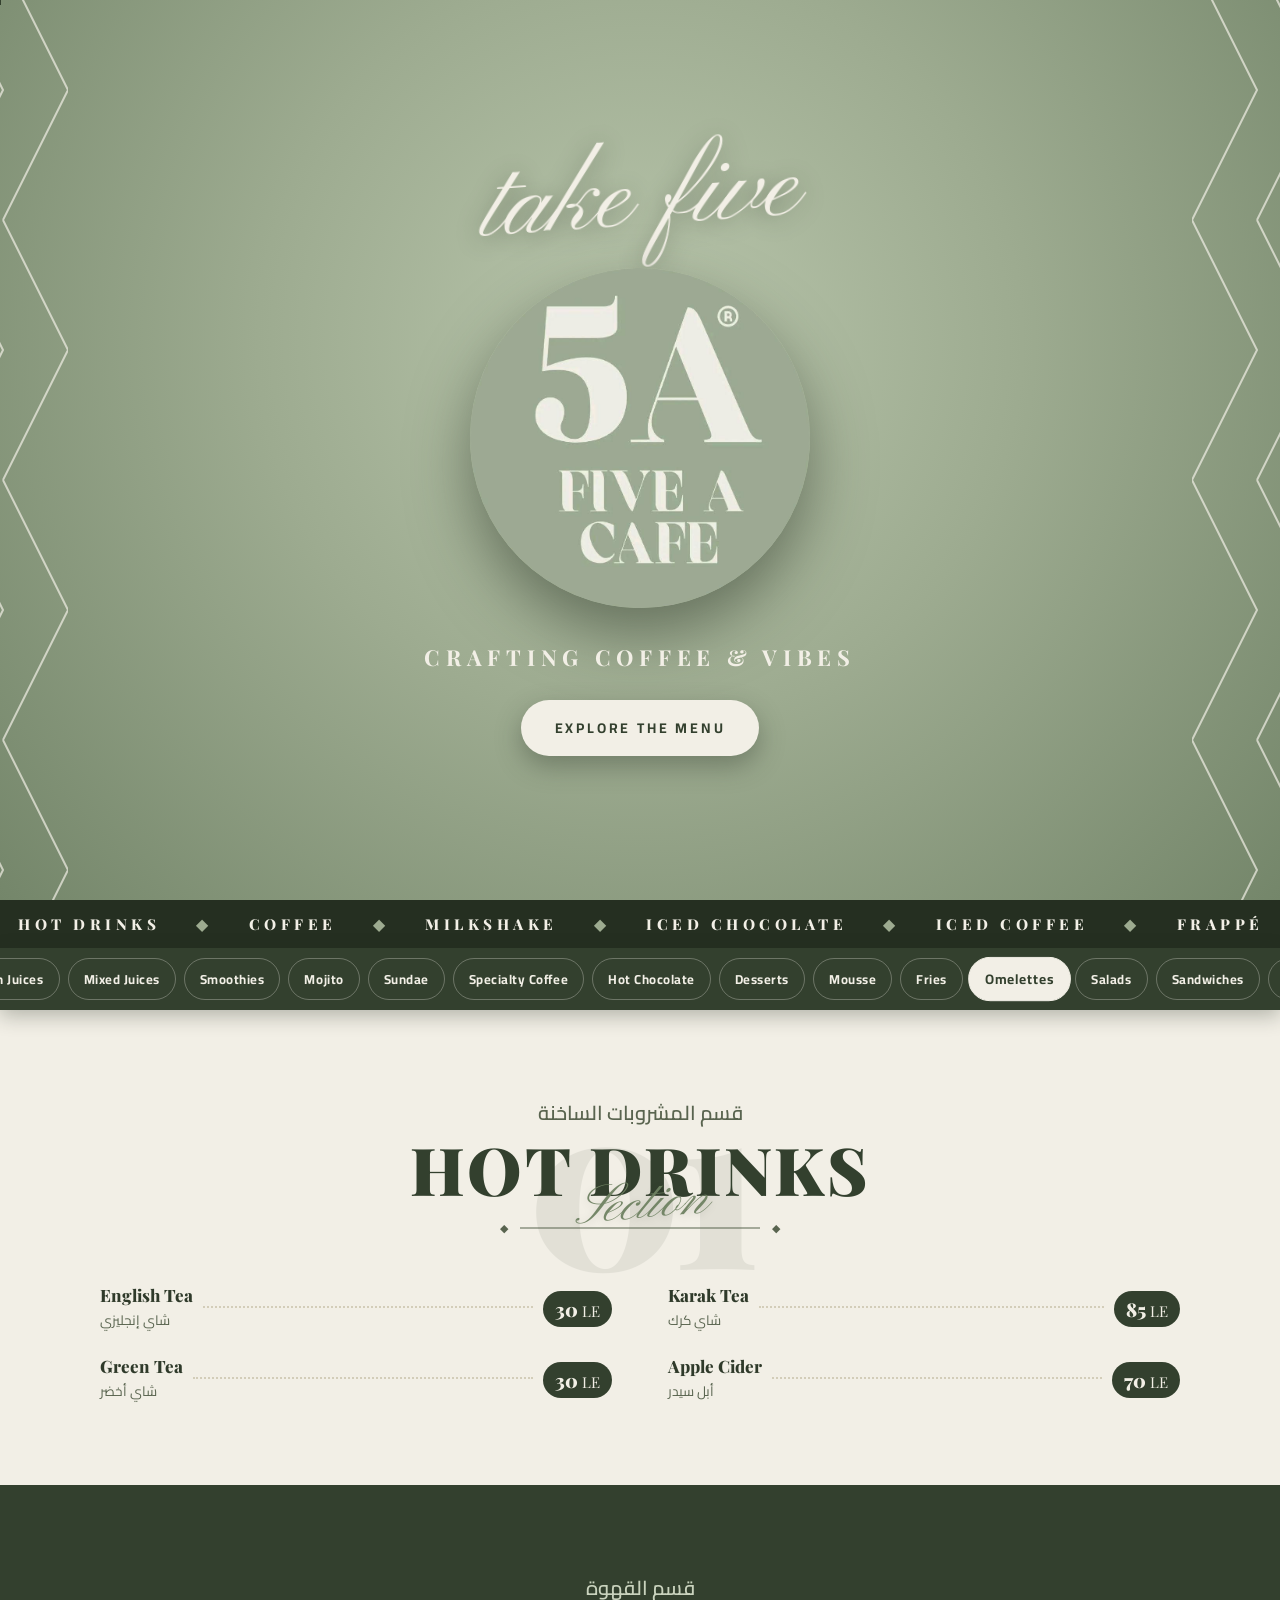
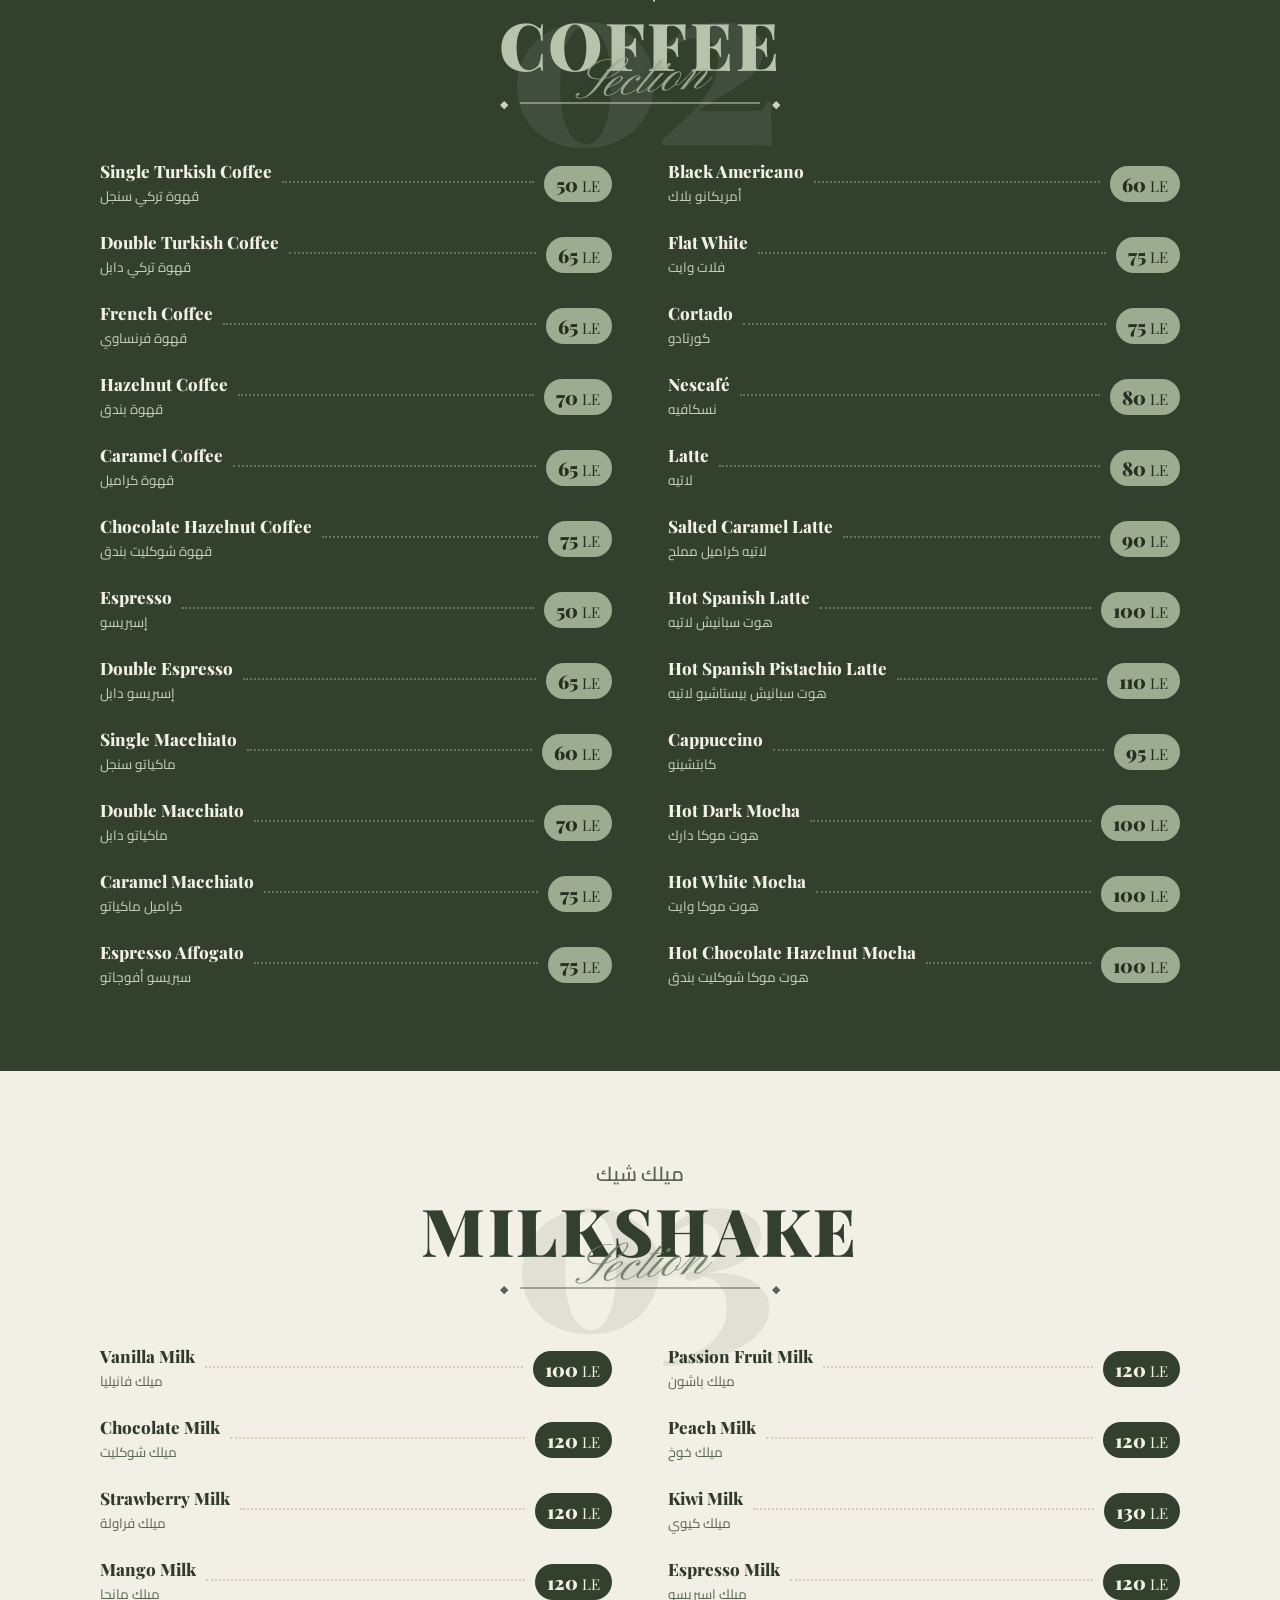
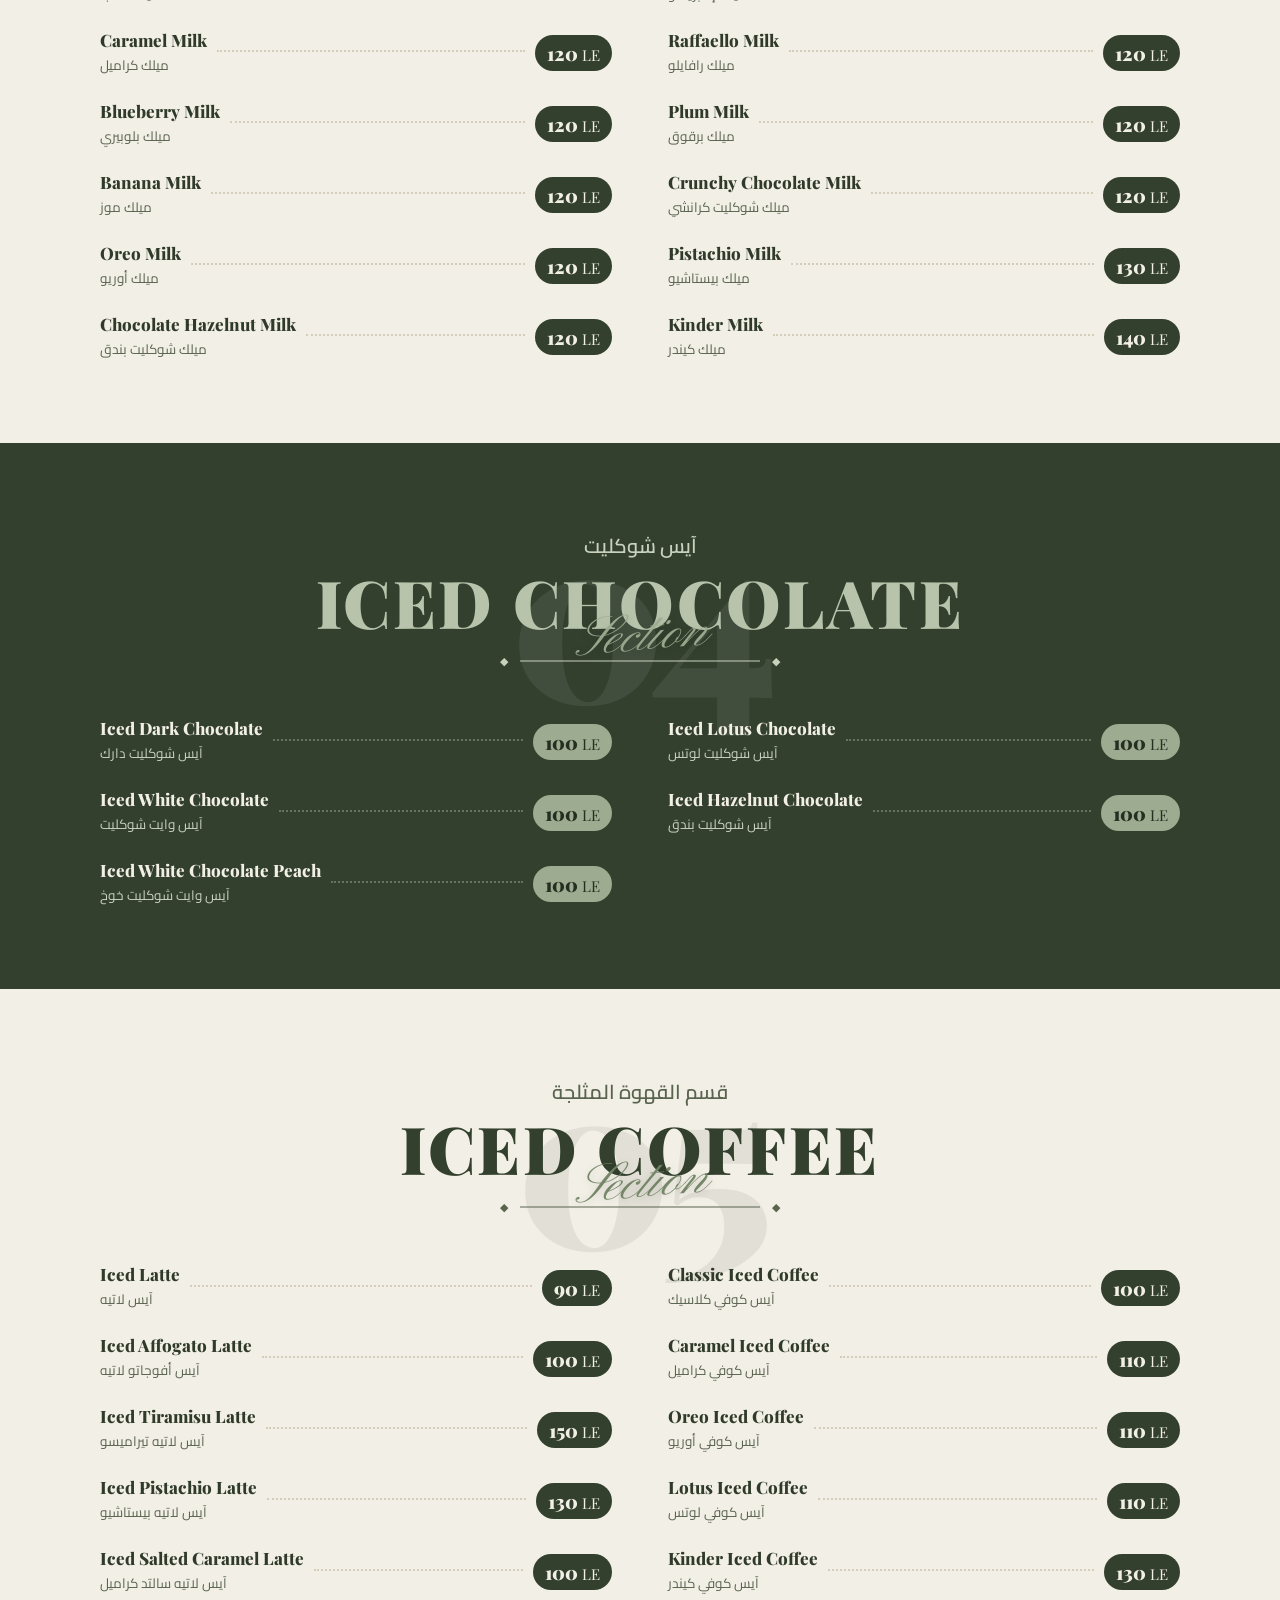
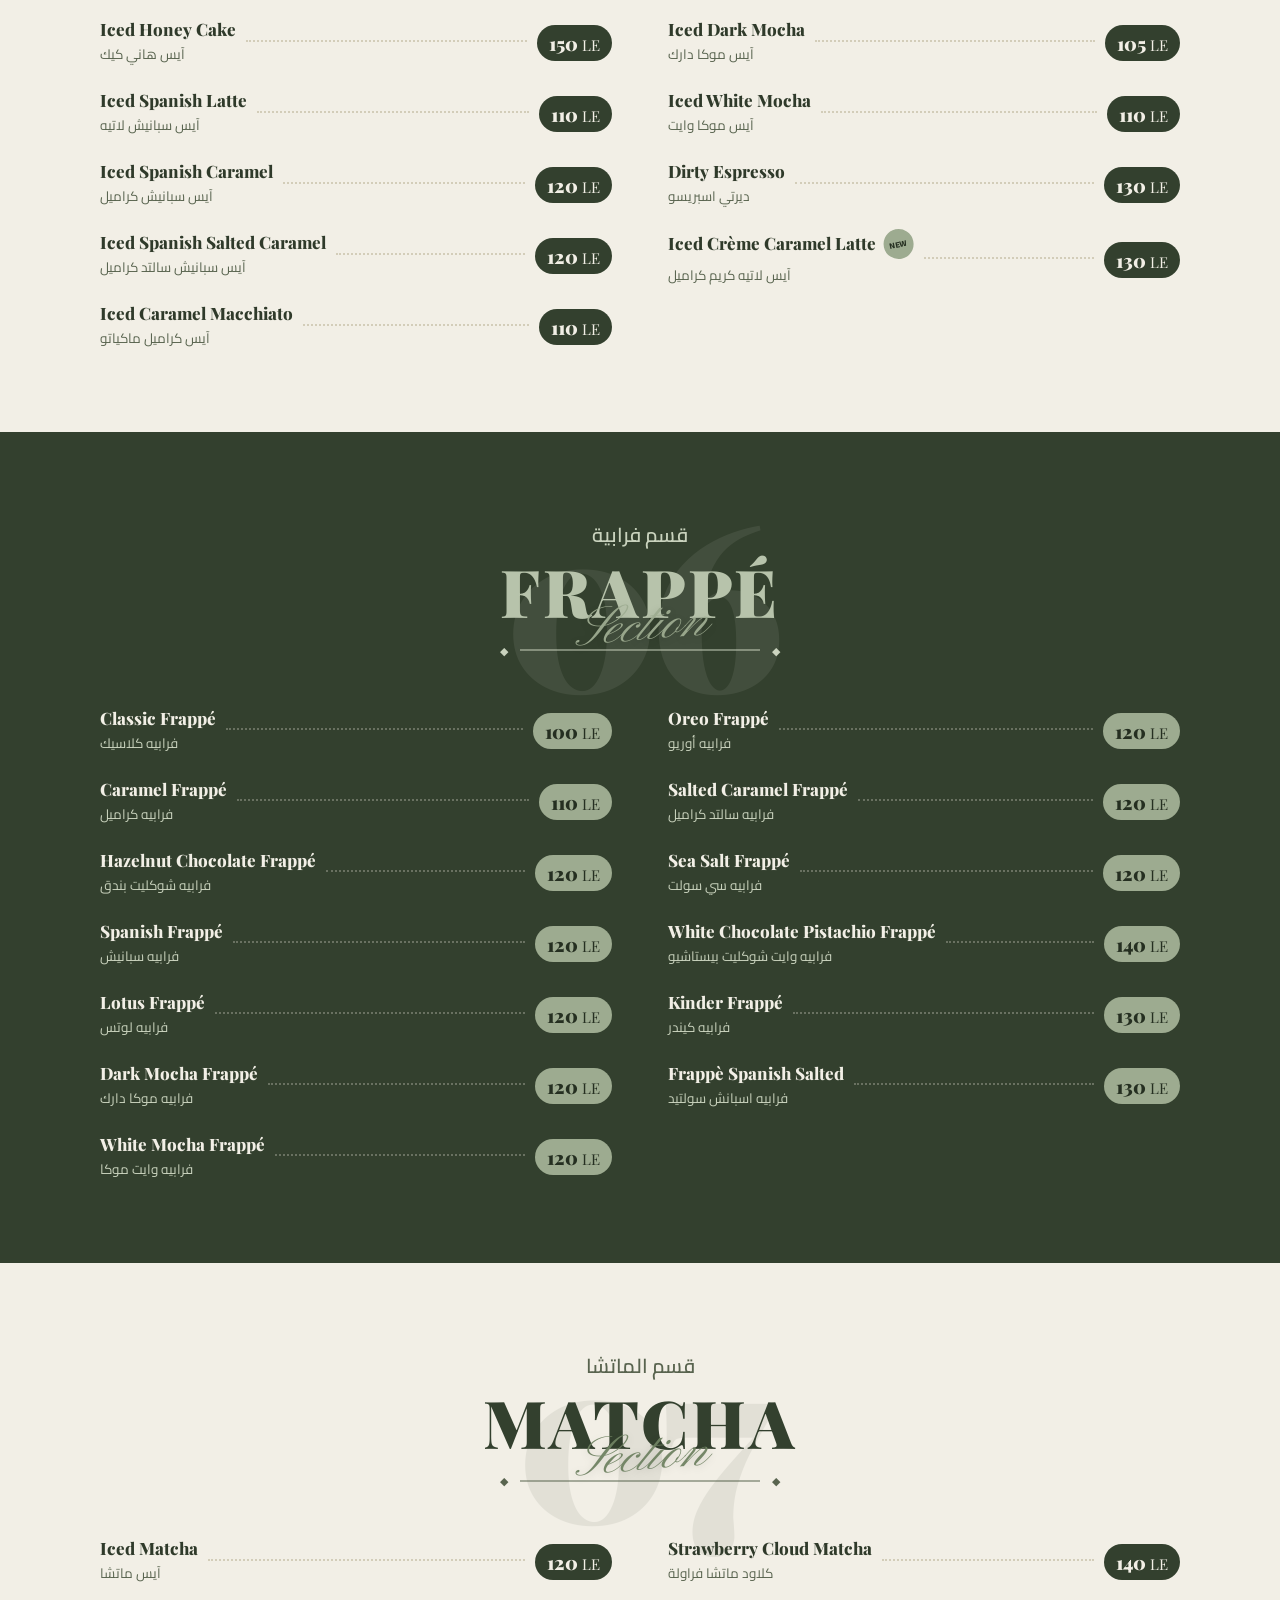
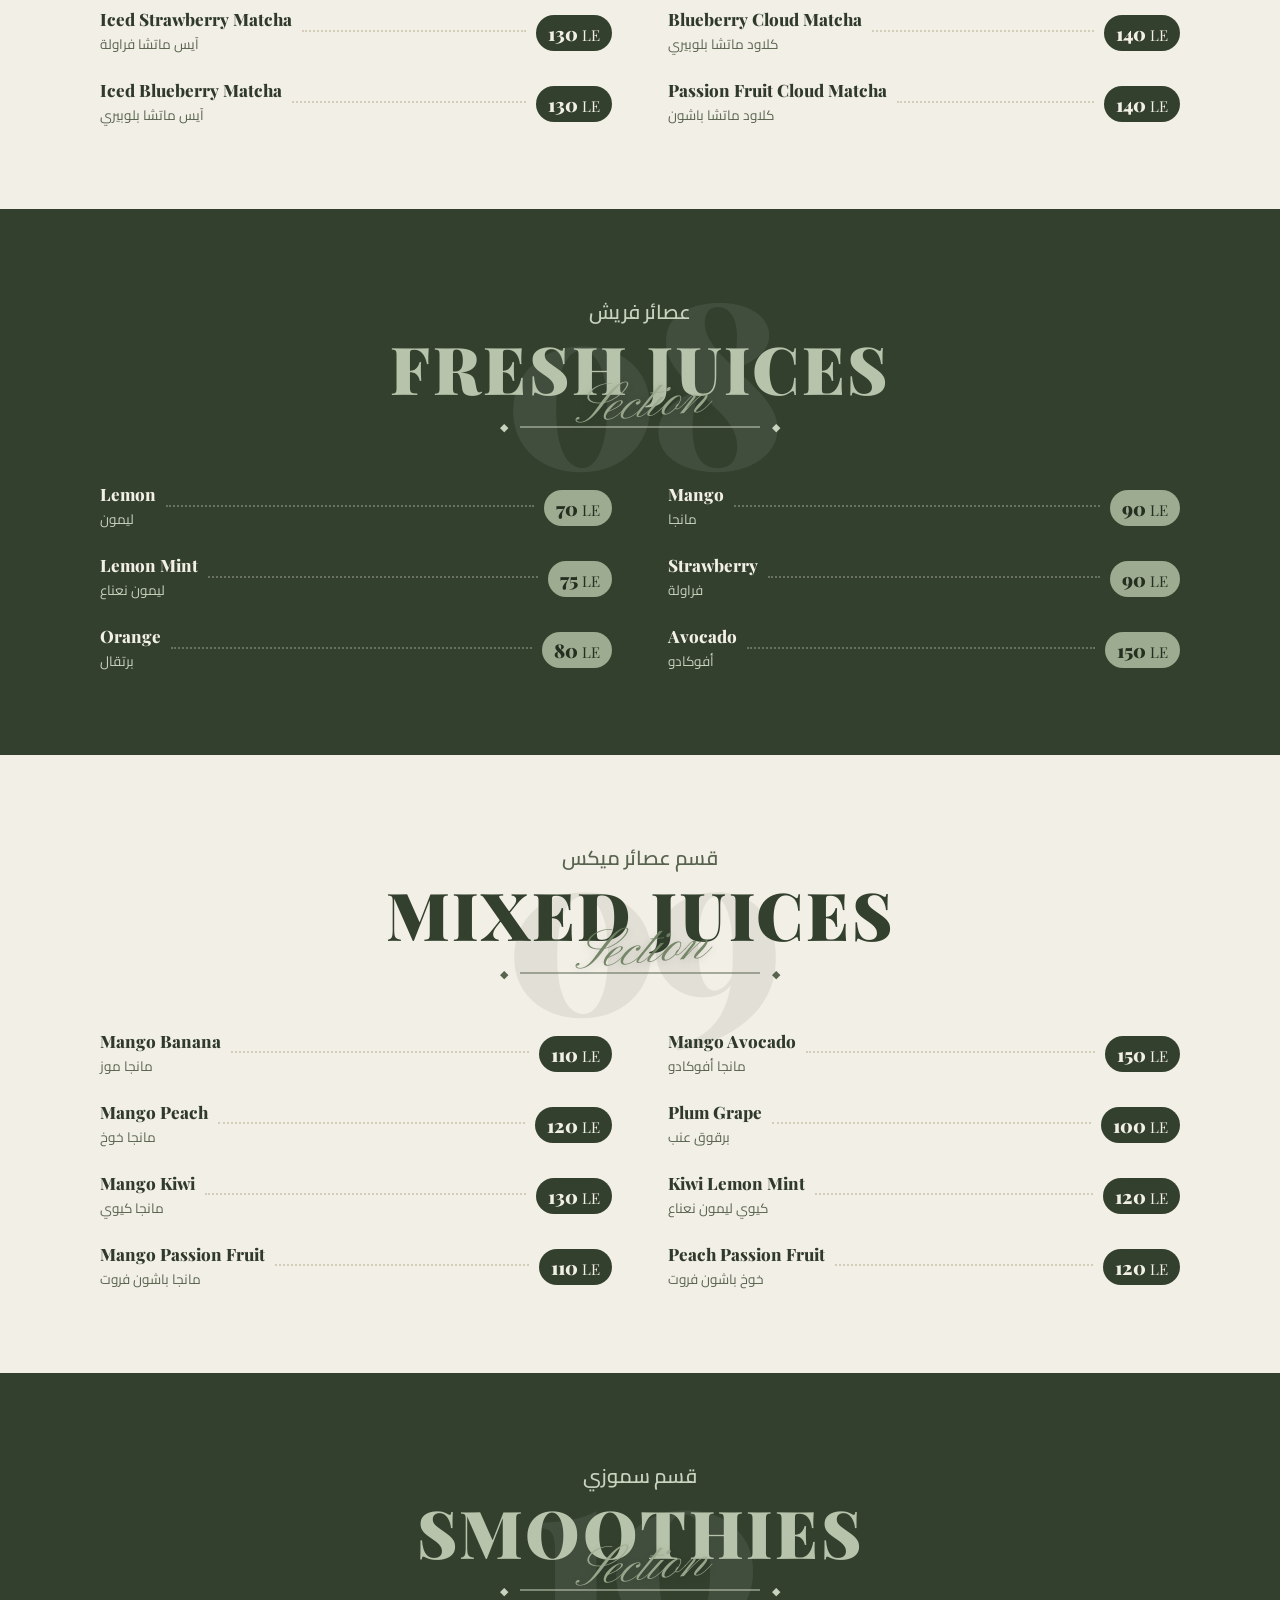
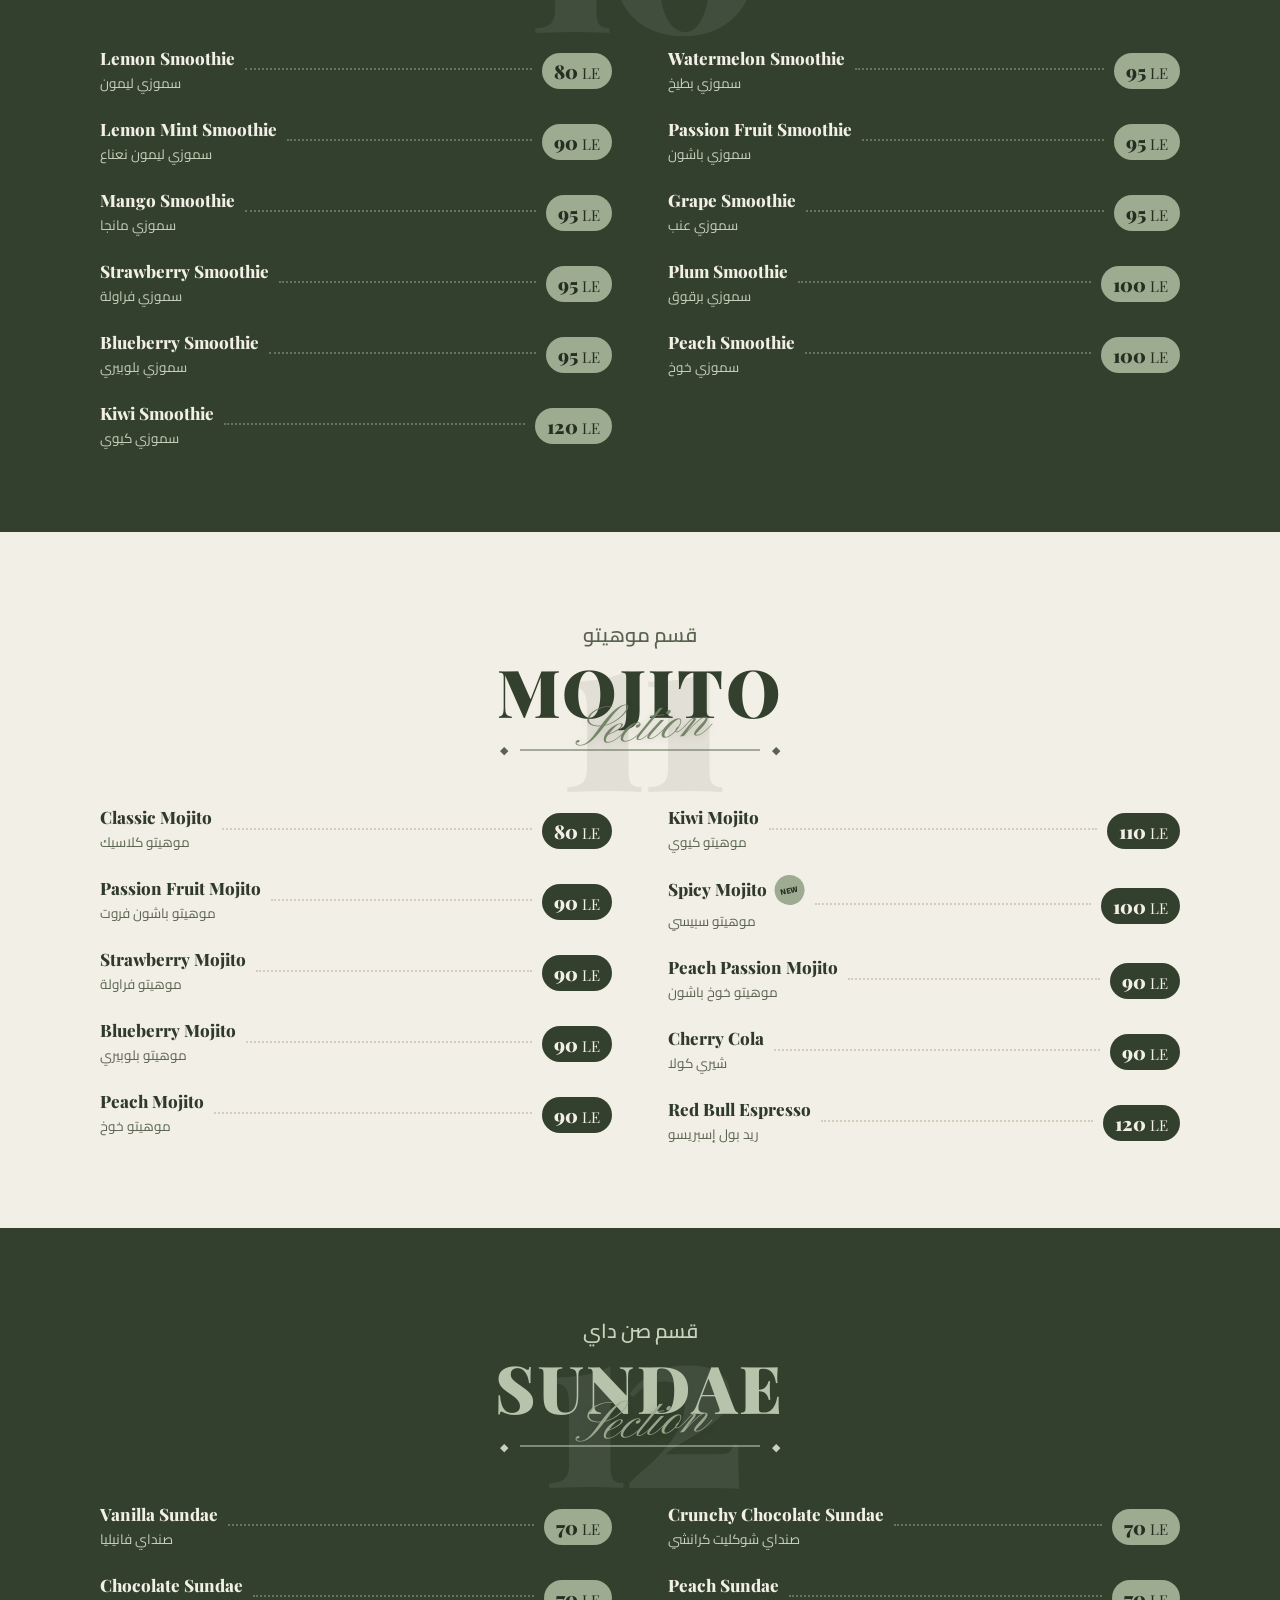
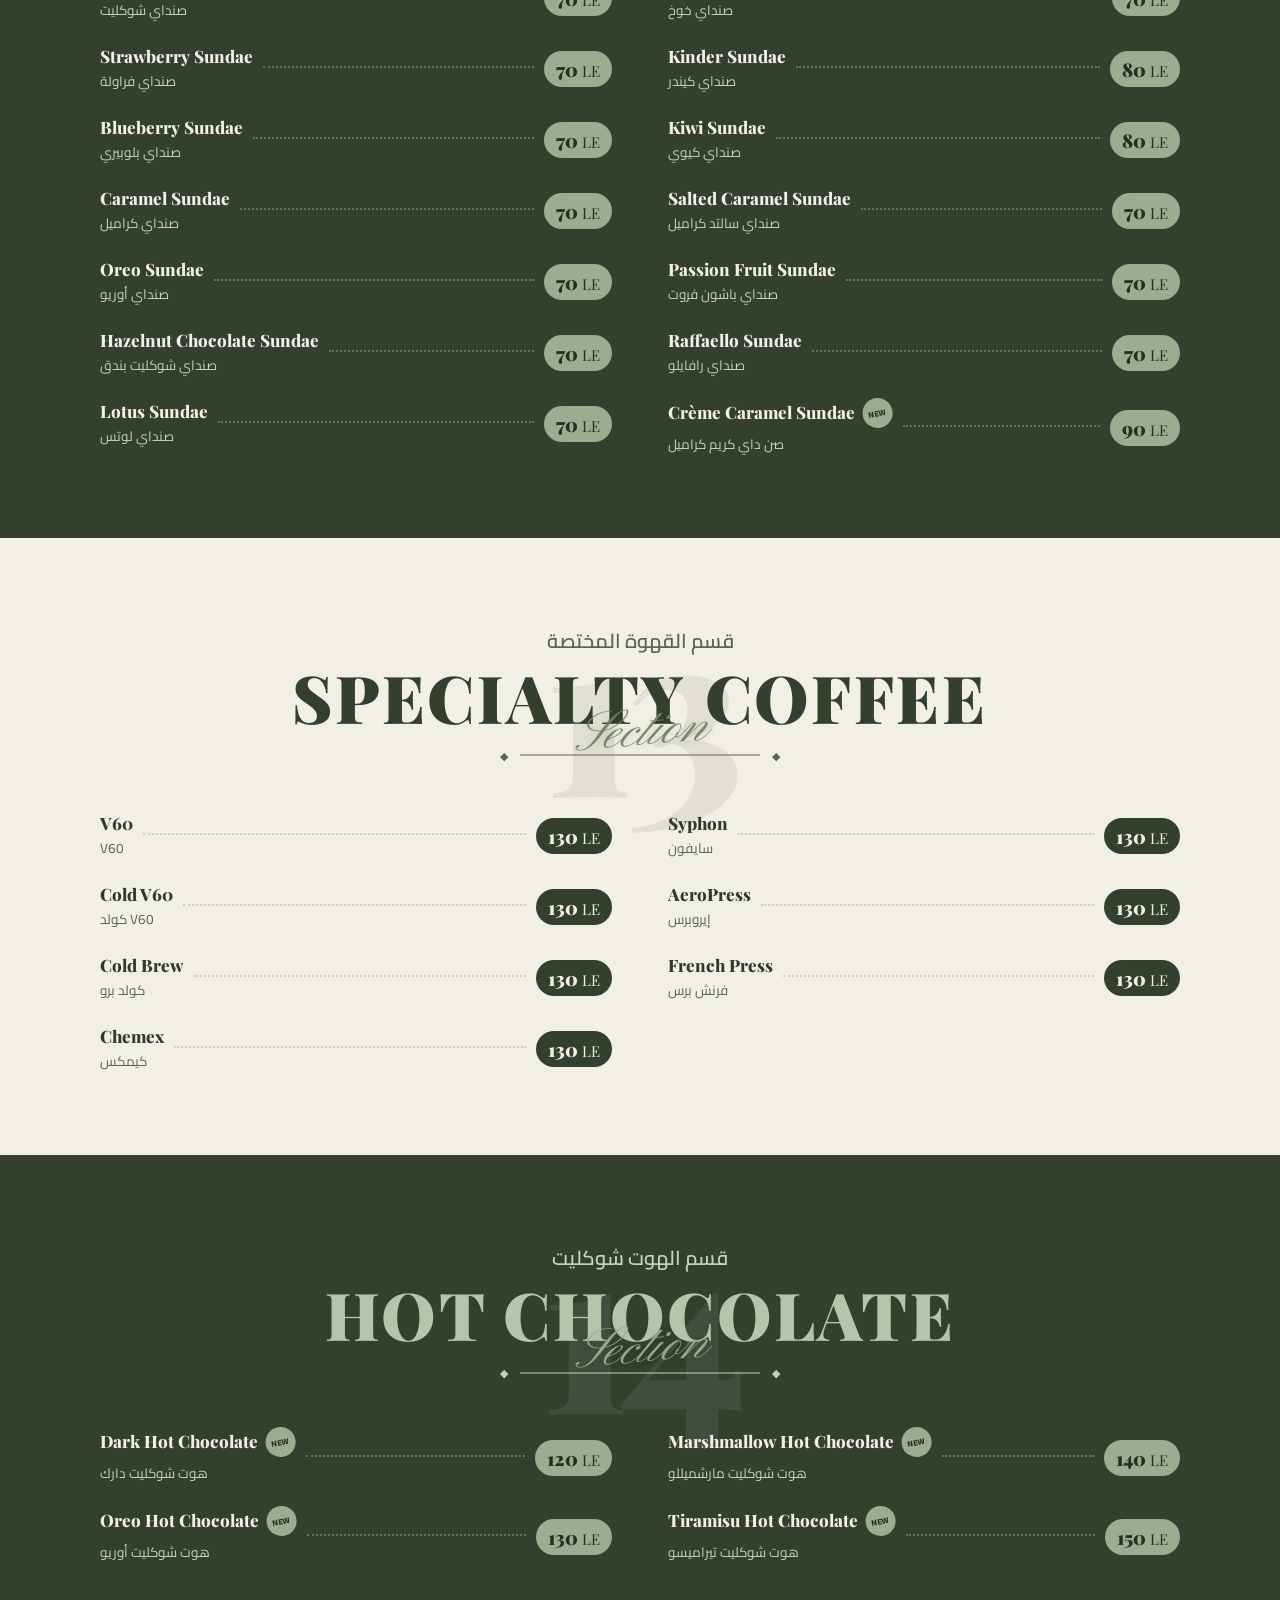
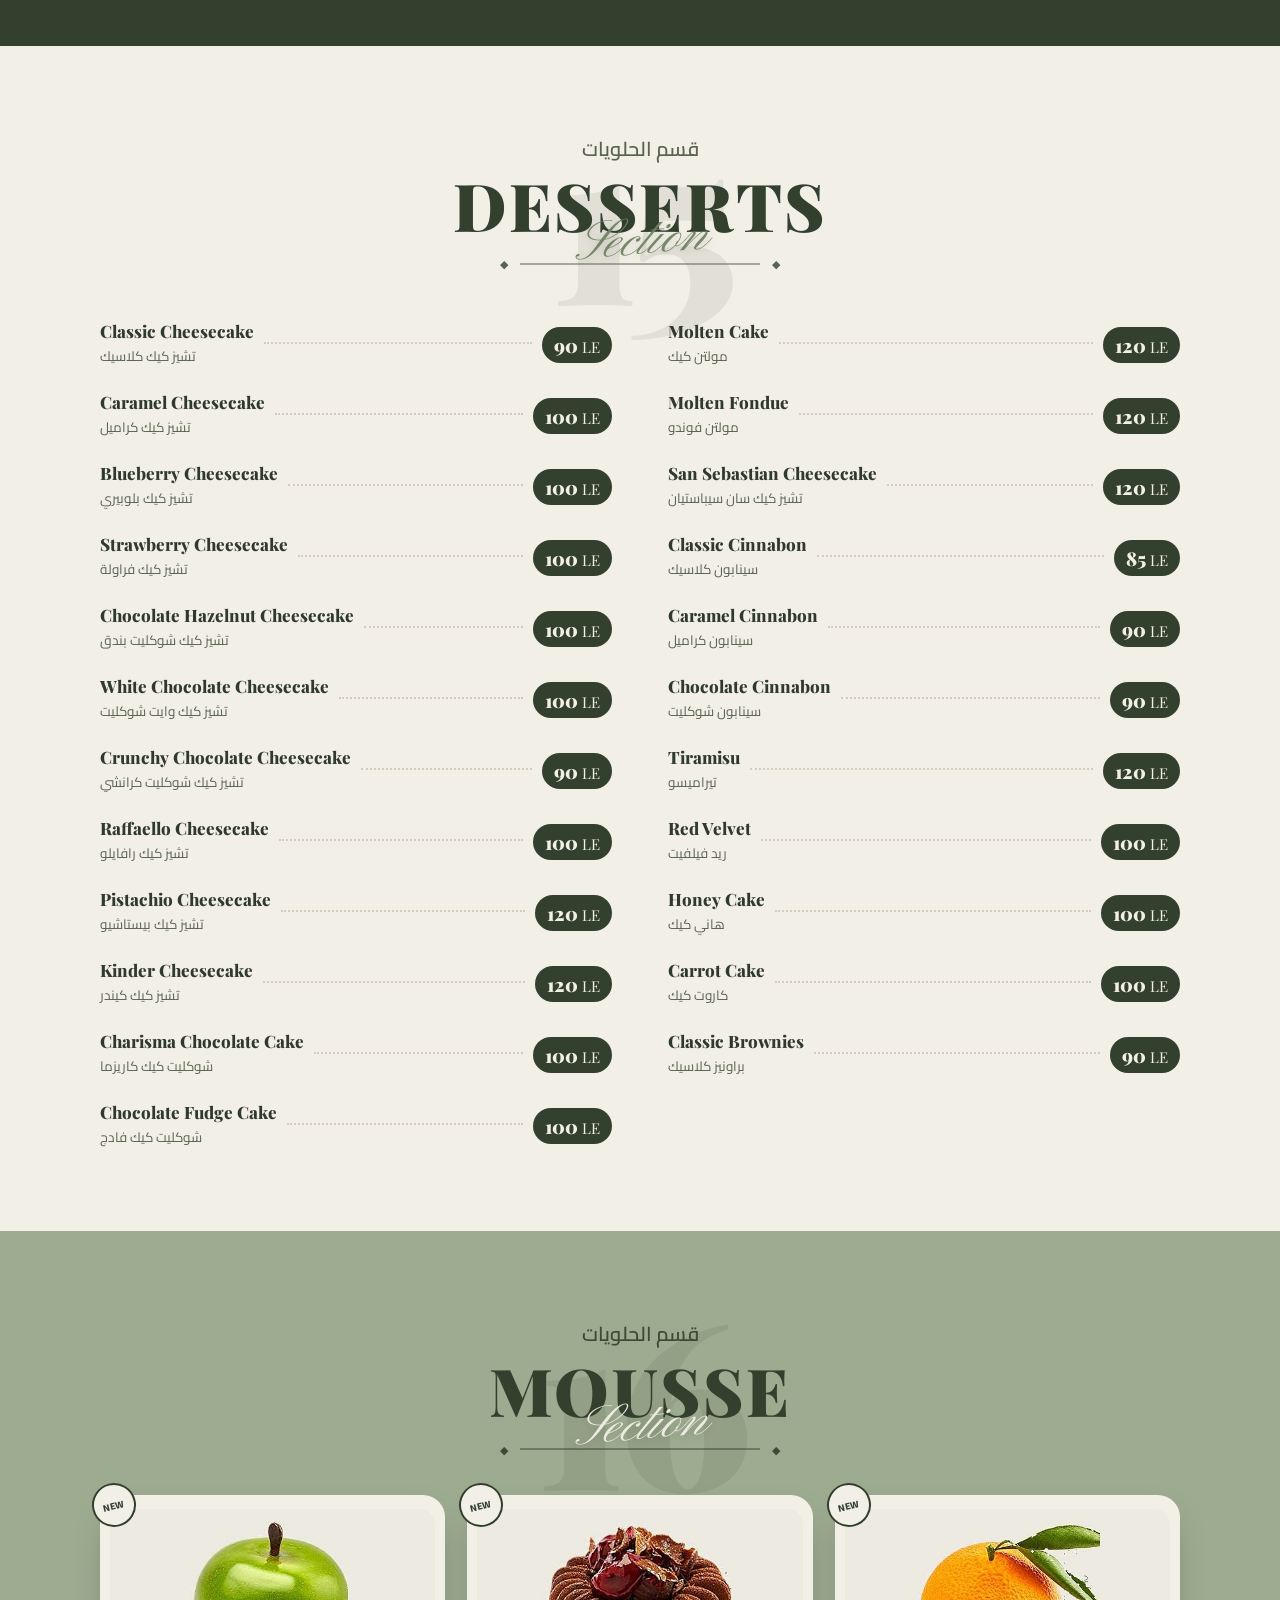
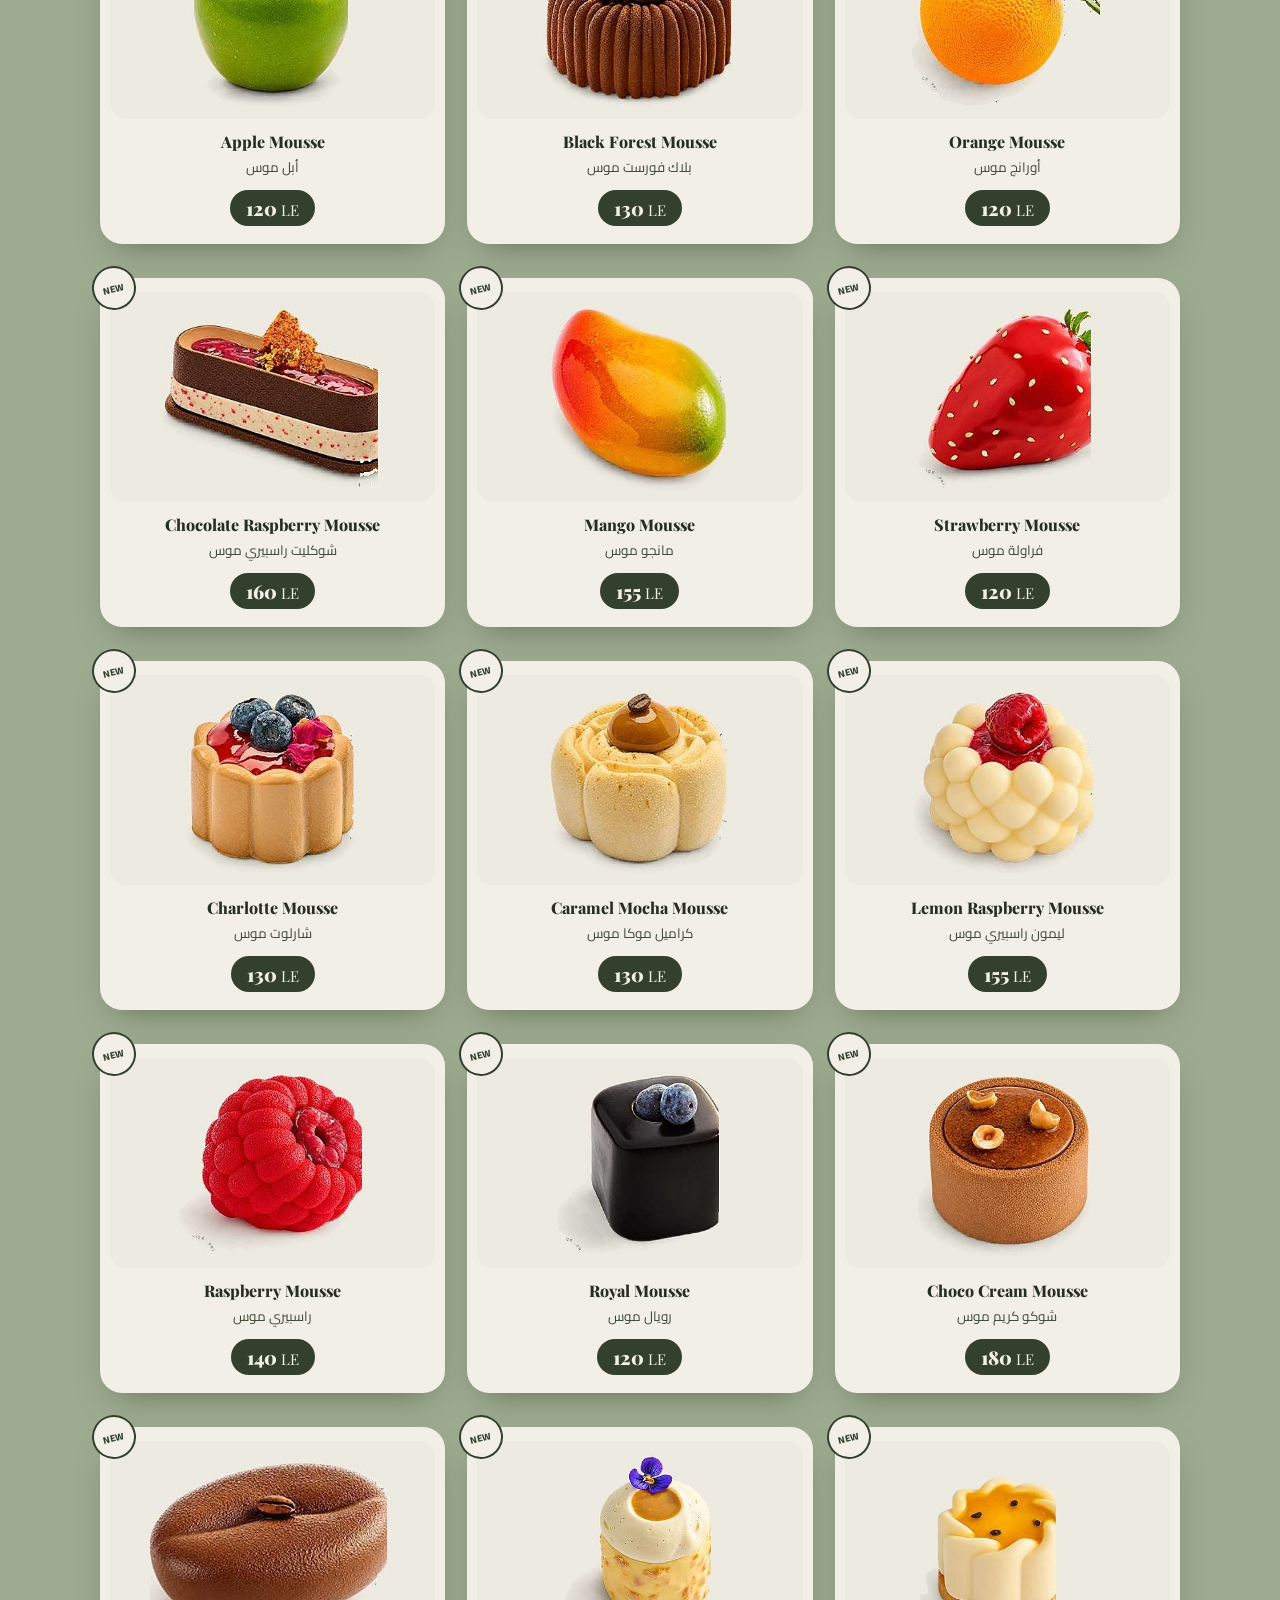
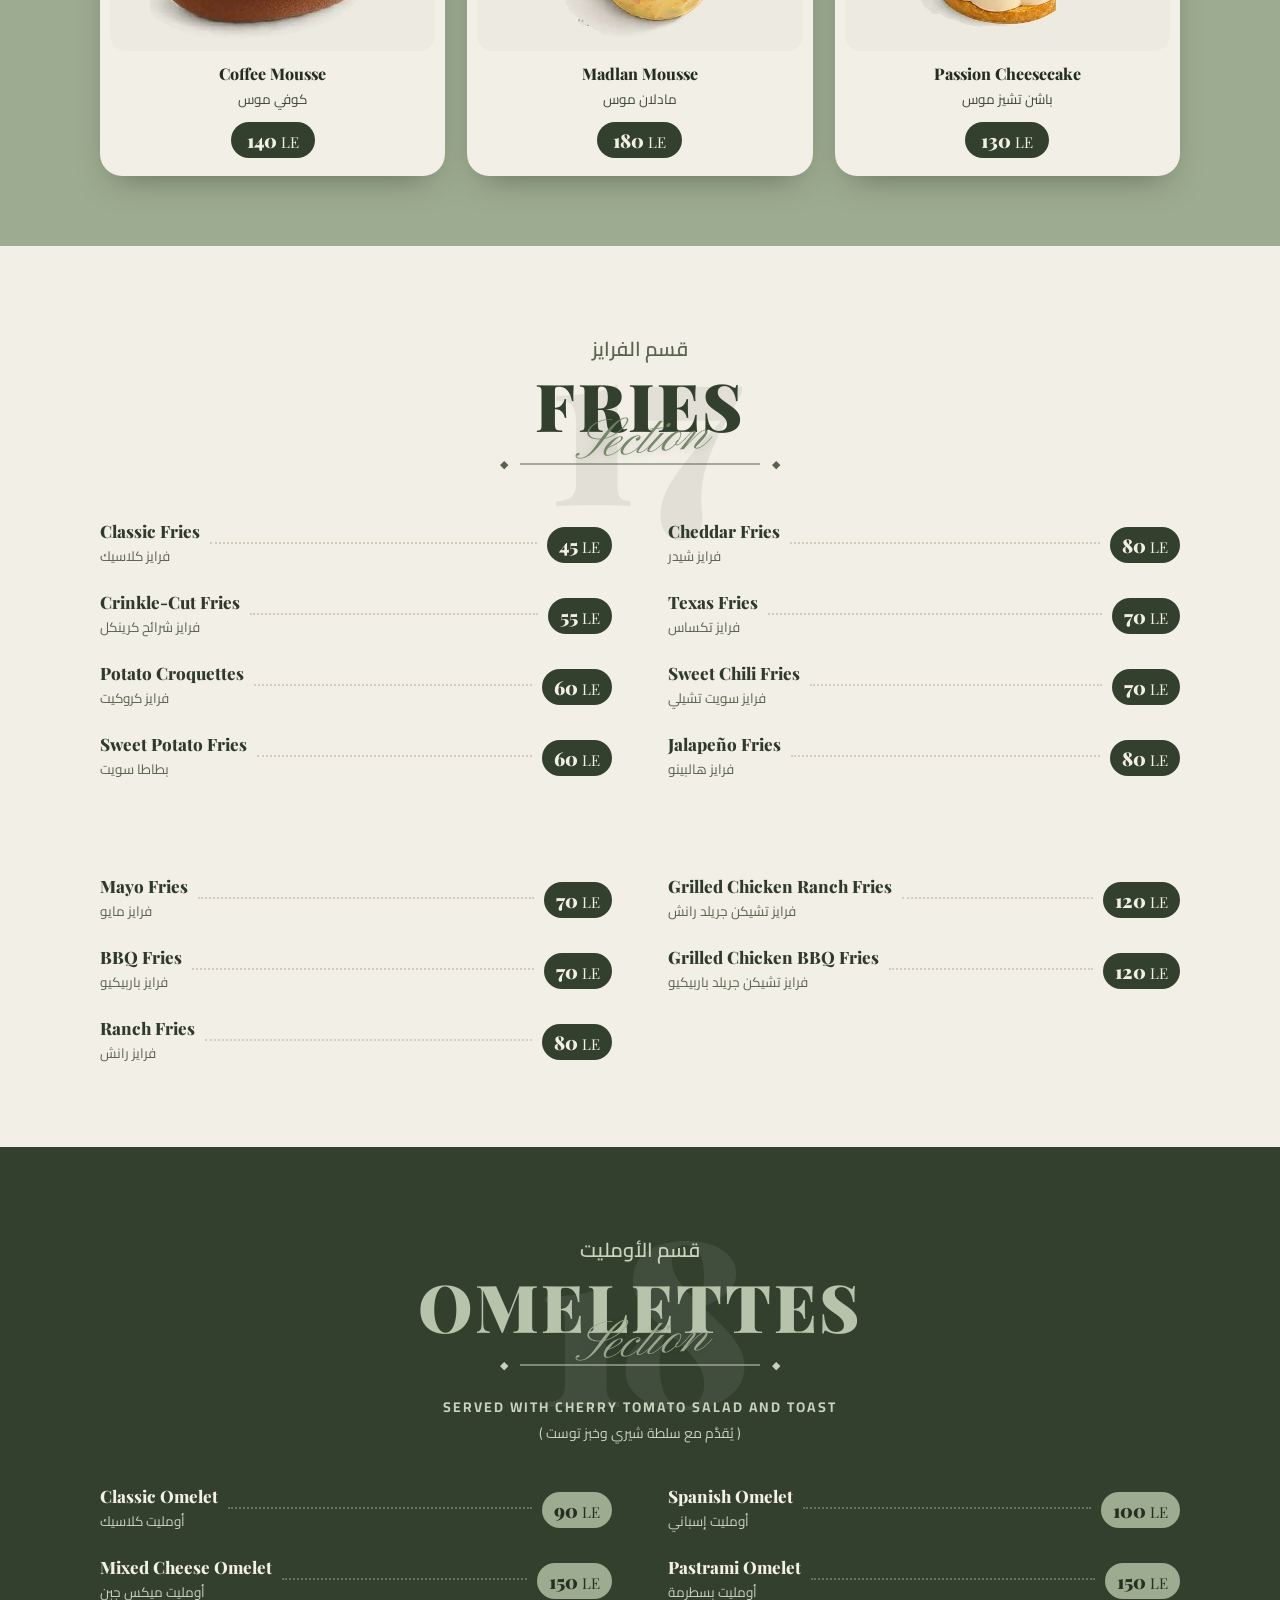
==== 1-index.html @ c4e327d7 "Add files via upload" ====
<!DOCTYPE html>
<html lang="en">
<head>
<meta charset="UTF-8">
<meta name="viewport" content="width=device-width, initial-scale=1.0">
<title>Five A Cafe — Menu</title>
<meta name="description" content="Five A Cafe menu. Crafting coffee and vibes.">
<link rel="icon" href="[data-uri]">
<link rel="preconnect" href="https://fonts.googleapis.com">
<link rel="preconnect" href="https://fonts.gstatic.com" crossorigin>
<link href="https://fonts.googleapis.com/css2?family=Playfair+Display:ital,wght@0,400..900;1,400..900&family=Pinyon+Script&family=Cairo:wght@300;400;600;700&display=swap" rel="stylesheet">
<style>
:root{
 --ivory:#f2efe6; --ivory2:#e9e5d8; --sage:#9dab90; --sage-l:#b7c3ab; --sage-d:#6f8262;
 --deep:#33402e; --deep2:#252f21; --ink:#2f3a2a; --ink2:#59644f; --hair:#d3cdb9; --card:#f6f3ea;
 --serif:'Playfair Display',Georgia,'Times New Roman',serif;
 --script:'Pinyon Script',cursive; --ar:'Cairo',Tahoma,sans-serif;
}
*{margin:0;padding:0;box-sizing:border-box}
html{scroll-behavior:smooth}
body{background:var(--ivory);color:var(--ink);font-family:var(--serif);-webkit-font-smoothing:antialiased;overflow-x:hidden}
img{display:block;max-width:100%}
#bar{position:fixed;top:0;left:0;height:4px;width:0;background:var(--ivory);z-index:100;box-shadow:0 0 0 1px var(--deep)}

/* hero */
.hero{position:relative;min-height:100svh;color:var(--ivory);
 background:radial-gradient(circle at 50% 38%,#b9c6ac 0%,var(--sage) 45%,#74866a 100%);
 display:flex;flex-direction:column;align-items:center;justify-content:center;text-align:center;
 overflow:hidden;padding:90px 24px 90px}
.hero::before,.hero::after{content:"";position:absolute;top:-40px;bottom:-40px;width:150px;opacity:.7;
 background-image:url("data:image/svg+xml,%3Csvg xmlns='http://www.w3.org/2000/svg' width='130' height='260' viewBox='0 0 130 260'%3E%3Cpath d='M0 0 L65 130 L0 260 M65 0 L130 130 L65 260' fill='none' stroke='%23f2efe6' stroke-width='2'/%3E%3C/svg%3E");
 background-repeat:repeat-y;background-size:130px 260px;animation:drift 14s linear infinite}
.hero::before{left:-62px}
.hero::after{right:-62px;animation-direction:reverse}
@keyframes drift{from{background-position-y:0}to{background-position-y:260px}}
.hero .tf{font-family:var(--script);font-size:clamp(56px,13vw,110px);line-height:1;color:var(--ivory);
 text-shadow:0 4px 24px rgba(37,47,33,.45);margin-bottom:14px;opacity:0;animation:tfr 1s .1s ease forwards}
@keyframes tfr{from{opacity:0;transform:translateY(30px) rotate(-4deg)}to{opacity:1;transform:rotate(-4deg)}}
.lgw{position:relative;width:min(340px,70vw);aspect-ratio:1}
.lgw::before,.lgw::after{content:"";position:absolute;inset:-6px;border-radius:50%;border:2px solid var(--ivory);opacity:0;
 animation:ring 3.2s 1.4s ease-out infinite}
.lgw::after{animation-delay:2.5s}
@keyframes ring{0%{transform:scale(1);opacity:.8}100%{transform:scale(1.35);opacity:0}}
.hero .lg{width:100%;height:100%;border-radius:50%;box-shadow:0 26px 60px rgba(37,47,33,.5);
 opacity:0;animation:pop 1.1s .35s cubic-bezier(.2,1.4,.3,1) forwards,float 6s 1.6s ease-in-out infinite}
@keyframes float{0%,100%{transform:translateY(0)}50%{transform:translateY(-12px)}}
.hero .tag{margin-top:34px;font-size:clamp(16px,3.4vw,22px);letter-spacing:.26em;text-transform:uppercase;
 font-weight:700;opacity:0;animation:rise 1s .9s ease forwards}
.btn{margin-top:28px;display:inline-block;font-family:var(--ar);font-weight:700;font-size:14px;letter-spacing:.2em;
 text-transform:uppercase;text-decoration:none;color:var(--deep);background:var(--ivory);padding:15px 34px;
 border-radius:999px;box-shadow:0 10px 26px rgba(37,47,33,.35);opacity:0;animation:rise 1s 1.1s ease forwards;
 transition:transform .3s,box-shadow .3s}
.btn:hover,.btn:active{transform:translateY(-3px) scale(1.04);box-shadow:0 16px 34px rgba(37,47,33,.45)}
@keyframes rise{from{opacity:0;transform:translateY(26px)}to{opacity:1;transform:none}}
@keyframes pop{from{opacity:0;transform:scale(.8)}to{opacity:1;transform:scale(1)}}

/* ticker */
.tick{background:var(--deep2);color:var(--ivory);overflow:hidden;white-space:nowrap;padding:14px 0;
 font-weight:800;font-size:15px;letter-spacing:.3em;text-transform:uppercase}
.tick div{display:inline-block;animation:mq 30s linear infinite}
.tick span{padding:0 18px} .tick i{font-style:normal;color:var(--sage)}
@keyframes mq{from{transform:translateX(0)}to{transform:translateX(-50%)}}

/* nav */
nav{position:sticky;top:0;z-index:50;background:var(--deep);box-shadow:0 6px 20px rgba(37,47,33,.3)}
.nwrap{display:flex;align-items:center;gap:8px;overflow-x:auto;padding:10px 14px;scrollbar-width:none}
.nwrap::-webkit-scrollbar{display:none}
.nl{flex:0 0 auto;width:34px;height:34px;border-radius:50%;margin-right:4px}
.nv{flex:0 0 auto;font-family:var(--ar);font-weight:700;font-size:13px;letter-spacing:.04em;
 color:var(--ivory);text-decoration:none;padding:8px 15px;border:1px solid rgba(242,239,230,.3);
 border-radius:999px;transition:all .25s}
.nv.on{background:var(--ivory);color:var(--deep);border-color:var(--ivory);transform:scale(1.06)}

/* sections */
.sec{position:relative;padding:84px 22px 70px;scroll-margin-top:52px;overflow:hidden}
.sec>*{max-width:1080px;margin-left:auto;margin-right:auto}
.sec:nth-of-type(even){background:var(--deep);color:var(--ivory);--ink:#f2efe6;--ink2:#c9d2bd;--hair:rgba(242,239,230,.28);--sage-d:#b7c3ab;--card:#3d4b37;--ivory2:#2f3b2b}
.sec:nth-of-type(odd){background:var(--ivory)}
.sec.mouse{background:var(--sage)!important;color:var(--deep2);--ink:#252f21;--ink2:#3d4a36;--hair:rgba(37,47,33,.3);--sage-d:#33402e;--card:#f2efe6;--ivory2:#e6e1d1}
.sh{text-align:center;margin-bottom:38px;position:relative}
.gn{position:absolute;left:50%;top:-34px;transform:translateX(-50%);font-weight:900;font-size:clamp(120px,32vw,230px);
 line-height:1;color:currentColor;opacity:.08;pointer-events:none;letter-spacing:-.04em}
.sar{position:relative;font-family:var(--ar);font-weight:600;font-size:20px;color:var(--ink2);margin-bottom:4px}
.sh h2{position:relative;display:inline-block;font-weight:900;font-size:clamp(38px,9vw,66px);
 letter-spacing:.04em;text-transform:uppercase;color:var(--sage-d);padding:0 8px;line-height:1.05}
.sec:nth-of-type(odd) .sh h2{color:var(--deep)}
.sh h2 em{position:absolute;left:50%;top:60%;transform:translateX(-50%) rotate(-5deg);
 font-family:var(--script);font-weight:400;text-transform:none;letter-spacing:0;
 font-size:clamp(34px,6vw,54px);color:var(--sage);opacity:.95;pointer-events:none;text-shadow:0 2px 8px rgba(0,0,0,.15)}
.sec:nth-of-type(odd) .sh h2 em{color:var(--sage-d)}
.sec.mouse .sh h2 em{color:var(--ivory)}
.rule{display:flex;align-items:center;justify-content:center;gap:12px;margin-top:16px;color:var(--ink2)}
.rule span{width:min(240px,40vw);height:2px;background:currentColor;opacity:.5}
.rule i{font-style:normal;font-size:11px}
.note{text-align:center;font-family:var(--ar);font-size:14px;font-weight:700;letter-spacing:.14em;
 text-transform:uppercase;color:var(--ink2);margin:-16px auto 28px}
.note span{font-weight:400;letter-spacing:0;text-transform:none}

/* rows */
.ml{list-style:none;columns:2;column-gap:56px}
@media(max-width:640px){.ml{columns:1}}
.mi{position:relative;display:flex;align-items:center;gap:10px;padding:11px 12px;margin:0 -12px;
 break-inside:avoid;border-radius:12px;transition:background .25s,transform .25s}
.mi:hover,.mi:active{background:rgba(157,171,144,.28);transform:translateX(6px)}
.mt{display:flex;flex-direction:column;gap:1px}
.nm{font-weight:800;font-size:17px;color:var(--ink)}
.ar{font-family:var(--ar);font-weight:400;font-size:13.5px;color:var(--ink2)}
.dots{flex:1;border-bottom:2px dotted var(--hair);transform:translateY(-2px)}
.pr{font-size:15px;color:var(--ink);white-space:nowrap}
.pr b{font-weight:900;font-size:19px}
.mi .pr{background:var(--sage);color:var(--deep2);padding:5px 12px;border-radius:999px}
.sec:nth-of-type(odd) .mi .pr{background:var(--deep);color:var(--ivory)}
.stamp{position:absolute;top:-8px;left:-8px;width:44px;height:44px;background:var(--ivory);border:2px solid var(--deep);
 color:var(--deep);border-radius:50%;display:grid;place-items:center;font-family:var(--ar);z-index:2;
 font-size:9.5px;font-weight:800;letter-spacing:.1em;transform:rotate(-14deg);animation:wob 3s ease-in-out infinite}
@keyframes wob{0%,100%{transform:rotate(-14deg)}50%{transform:rotate(-6deg) scale(1.08)}}

/* mousse cards */
.grid{display:grid;grid-template-columns:repeat(3,1fr);gap:34px 22px}
@media(max-width:820px){.grid{grid-template-columns:repeat(2,1fr);gap:30px 14px}}
.card{position:relative;background:var(--card);border-radius:22px;padding:14px 10px 18px;text-align:center;
 box-shadow:0 14px 34px -16px rgba(37,47,33,.55);transition:transform .45s cubic-bezier(.2,1,.3,1),box-shadow .45s}
.card:hover,.card:active{transform:translateY(-8px) rotate(-.6deg);box-shadow:0 26px 48px -18px rgba(37,47,33,.65)}
.ph{display:grid;place-items:center;height:210px;background:#edeae1;border-radius:16px;overflow:hidden}
.ph img{max-height:186px;max-width:92%;width:auto;transition:transform .5s cubic-bezier(.2,1,.3,1)}
.card:hover .ph img{transform:scale(1.08) rotate(-1.5deg)}
.card figcaption{display:flex;flex-direction:column;gap:2px;margin-top:12px}
.card .nm{font-size:16px}
.card .pr{margin:8px auto 0;background:var(--deep);color:var(--ivory);padding:5px 16px;border-radius:999px}
.card .stamp{top:-12px;left:-8px}
.stamp-i{display:inline-grid;place-items:center;width:30px;height:30px;margin-inline-start:8px;
 background:var(--sage);border:0;color:var(--deep2);border-radius:50%;font-family:var(--ar);
 font-style:normal;font-size:8px;font-weight:800;letter-spacing:.08em;vertical-align:middle;
 transform:rotate(-12deg) translateY(-2px)}

footer{background:var(--deep2);color:var(--ivory);text-align:center;padding:64px 24px 50px}
footer img{width:110px;height:110px;border-radius:50%;margin:0 auto 16px}
footer .tf{font-family:var(--script);font-size:52px;transform:rotate(-3deg)}
footer .tg{margin-top:12px;font-size:13px;letter-spacing:.26em;text-transform:uppercase;opacity:.9}

.rv{opacity:0;transform:translateY(34px) scale(.98);transition:opacity .7s ease,transform .7s cubic-bezier(.2,1,.3,1);
 transition-delay:calc(var(--d)*55ms)}
.rv.in{opacity:1;transform:none}
@media(prefers-reduced-motion:reduce){
 *,*::before,*::after{animation:none!important;transition:none!important}
 .rv{opacity:1;transform:none}
 .hero .tf,.hero .lg,.hero .tag,.btn{opacity:1}
 html{scroll-behavior:auto}
}
</style>
</head>
<body>
<div id="bar"></div>

<header class="hero" id="top">
 <div class="tf">take five</div>
 <div class="lgw"><img class="lg" alt="Five A Cafe logo" src="[data-uri]"></div>
 <p class="tag">Crafting Coffee &amp; Vibes</p>
 <a class="btn" href="#hot-drinks">Explore the menu</a>
</header>
<div class="tick" aria-hidden="true"><div><span>Hot Drinks</span><span><i>◆</i></span><span>Coffee</span><span><i>◆</i></span><span>Milkshake</span><span><i>◆</i></span><span>Iced Chocolate</span><span><i>◆</i></span><span>Iced Coffee</span><span><i>◆</i></span><span>Frappé</span><span><i>◆</i></span><span>Matcha</span><span><i>◆</i></span><span>Fresh Juices</span><span><i>◆</i></span><span>Mixed Juices</span><span><i>◆</i></span><span>Smoothies</span><span><i>◆</i></span><span>Mojito</span><span><i>◆</i></span><span>Sundae</span><span><i>◆</i></span><span>Specialty Coffee</span><span><i>◆</i></span><span>Hot Chocolate</span><span><i>◆</i></span><span>Desserts</span><span><i>◆</i></span><span>Mousse</span><span><i>◆</i></span><span>Fries</span><span><i>◆</i></span><span>Omelettes</span><span><i>◆</i></span><span>Salads</span><span><i>◆</i></span><span>Sandwiches</span><span><i>◆</i></span><span>Extras</span><span><i>◆</i></span><span>Hot Drinks</span><span><i>◆</i></span><span>Coffee</span><span><i>◆</i></span><span>Milkshake</span><span><i>◆</i></span><span>Iced Chocolate</span><span><i>◆</i></span><span>Iced Coffee</span><span><i>◆</i></span><span>Frappé</span><span><i>◆</i></span><span>Matcha</span><span><i>◆</i></span><span>Fresh Juices</span><span><i>◆</i></span><span>Mixed Juices</span><span><i>◆</i></span><span>Smoothies</span><span><i>◆</i></span><span>Mojito</span><span><i>◆</i></span><span>Sundae</span><span><i>◆</i></span><span>Specialty Coffee</span><span><i>◆</i></span><span>Hot Chocolate</span><span><i>◆</i></span><span>Desserts</span><span><i>◆</i></span><span>Mousse</span><span><i>◆</i></span><span>Fries</span><span><i>◆</i></span><span>Omelettes</span><span><i>◆</i></span><span>Salads</span><span><i>◆</i></span><span>Sandwiches</span><span><i>◆</i></span><span>Extras</span><span><i>◆</i></span></div></div>

<nav><div class="nwrap"><img class="nl" alt="" src="[data-uri]"><a class="nv" href="#hot-drinks">Hot Drinks</a><a class="nv" href="#coffee">Coffee</a><a class="nv" href="#milkshake">Milkshake</a><a class="nv" href="#iced-chocolate">Iced Chocolate</a><a class="nv" href="#iced-coffee">Iced Coffee</a><a class="nv" href="#frappe">Frappé</a><a class="nv" href="#matcha">Matcha</a><a class="nv" href="#fresh-juices">Fresh Juices</a><a class="nv" href="#mixed-juices">Mixed Juices</a><a class="nv" href="#smoothies">Smoothies</a><a class="nv" href="#mojito">Mojito</a><a class="nv" href="#sundae">Sundae</a><a class="nv" href="#specialty">Specialty Coffee</a><a class="nv" href="#hot-chocolate">Hot Chocolate</a><a class="nv" href="#desserts">Desserts</a><a class="nv" href="#mousse">Mousse</a><a class="nv" href="#fries">Fries</a><a class="nv" href="#omelettes">Omelettes</a><a class="nv" href="#salads">Salads</a><a class="nv" href="#sandwiches">Sandwiches</a><a class="nv" href="#extras">Extras</a></div></nav>

<main>
<section id="hot-drinks" class="sec">
  <header class="sh rv"><span class="gn" aria-hidden="true">01</span><p class="sar" dir="rtl">قسم المشروبات الساخنة</p>
    <h2><span>Hot Drinks</span><em>Section</em></h2>
    <p class="rule"><i>◆</i><span></span><i>◆</i></p>
  </header><ul class="ml"><li class="mi rv" style="--d:0">
  <span class="mt"><span class="nm">English Tea</span><span class="ar" dir="rtl">شاي إنجليزي</span></span>
  <span class="dots" aria-hidden="true"></span>
  <span class="pr"><b>30</b> LE</span></li><li class="mi rv" style="--d:1">
  <span class="mt"><span class="nm">Green Tea</span><span class="ar" dir="rtl">شاي أخضر</span></span>
  <span class="dots" aria-hidden="true"></span>
  <span class="pr"><b>30</b> LE</span></li><li class="mi rv" style="--d:2">
  <span class="mt"><span class="nm">Karak Tea</span><span class="ar" dir="rtl">شاي كرك</span></span>
  <span class="dots" aria-hidden="true"></span>
  <span class="pr"><b>85</b> LE</span></li><li class="mi rv" style="--d:3">
  <span class="mt"><span class="nm">Apple Cider</span><span class="ar" dir="rtl">أبل سيدر</span></span>
  <span class="dots" aria-hidden="true"></span>
  <span class="pr"><b>70</b> LE</span></li></ul></section>
<section id="coffee" class="sec">
  <header class="sh rv"><span class="gn" aria-hidden="true">02</span><p class="sar" dir="rtl">قسم القهوة</p>
    <h2><span>Coffee</span><em>Section</em></h2>
    <p class="rule"><i>◆</i><span></span><i>◆</i></p>
  </header><ul class="ml"><li class="mi rv" style="--d:0">
  <span class="mt"><span class="nm">Single Turkish Coffee</span><span class="ar" dir="rtl">قهوة تركي سنجل</span></span>
  <span class="dots" aria-hidden="true"></span>
  <span class="pr"><b>50</b> LE</span></li><li class="mi rv" style="--d:1">
  <span class="mt"><span class="nm">Double Turkish Coffee</span><span class="ar" dir="rtl">قهوة تركي دابل</span></span>
  <span class="dots" aria-hidden="true"></span>
  <span class="pr"><b>65</b> LE</span></li><li class="mi rv" style="--d:2">
  <span class="mt"><span class="nm">French Coffee</span><span class="ar" dir="rtl">قهوة فرنساوي</span></span>
  <span class="dots" aria-hidden="true"></span>
  <span class="pr"><b>65</b> LE</span></li><li class="mi rv" style="--d:3">
  <span class="mt"><span class="nm">Hazelnut Coffee</span><span class="ar" dir="rtl">قهوة بندق</span></span>
  <span class="dots" aria-hidden="true"></span>
  <span class="pr"><b>70</b> LE</span></li><li class="mi rv" style="--d:4">
  <span class="mt"><span class="nm">Caramel Coffee</span><span class="ar" dir="rtl">قهوة كراميل</span></span>
  <span class="dots" aria-hidden="true"></span>
  <span class="pr"><b>65</b> LE</span></li><li class="mi rv" style="--d:5">
  <span class="mt"><span class="nm">Chocolate Hazelnut Coffee</span><span class="ar" dir="rtl">قهوة شوكليت بندق</span></span>
  <span class="dots" aria-hidden="true"></span>
  <span class="pr"><b>75</b> LE</span></li><li class="mi rv" style="--d:6">
  <span class="mt"><span class="nm">Espresso</span><span class="ar" dir="rtl">إسبريسو</span></span>
  <span class="dots" aria-hidden="true"></span>
  <span class="pr"><b>50</b> LE</span></li><li class="mi rv" style="--d:7">
  <span class="mt"><span class="nm">Double Espresso</span><span class="ar" dir="rtl">إسبريسو دابل</span></span>
  <span class="dots" aria-hidden="true"></span>
  <span class="pr"><b>65</b> LE</span></li><li class="mi rv" style="--d:8">
  <span class="mt"><span class="nm">Single Macchiato</span><span class="ar" dir="rtl">ماكياتو سنجل</span></span>
  <span class="dots" aria-hidden="true"></span>
  <span class="pr"><b>60</b> LE</span></li><li class="mi rv" style="--d:9">
  <span class="mt"><span class="nm">Double Macchiato</span><span class="ar" dir="rtl">ماكياتو دابل</span></span>
  <span class="dots" aria-hidden="true"></span>
  <span class="pr"><b>70</b> LE</span></li><li class="mi rv" style="--d:10">
  <span class="mt"><span class="nm">Caramel Macchiato</span><span class="ar" dir="rtl">كراميل ماكياتو</span></span>
  <span class="dots" aria-hidden="true"></span>
  <span class="pr"><b>75</b> LE</span></li><li class="mi rv" style="--d:10">
  <span class="mt"><span class="nm">Espresso Affogato</span><span class="ar" dir="rtl">سبريسو أفوجاتو</span></span>
  <span class="dots" aria-hidden="true"></span>
  <span class="pr"><b>75</b> LE</span></li><li class="mi rv" style="--d:10">
  <span class="mt"><span class="nm">Black Americano</span><span class="ar" dir="rtl">أمريكانو بلاك</span></span>
  <span class="dots" aria-hidden="true"></span>
  <span class="pr"><b>60</b> LE</span></li><li class="mi rv" style="--d:10">
  <span class="mt"><span class="nm">Flat White</span><span class="ar" dir="rtl">فلات وايت</span></span>
  <span class="dots" aria-hidden="true"></span>
  <span class="pr"><b>75</b> LE</span></li><li class="mi rv" style="--d:10">
  <span class="mt"><span class="nm">Cortado</span><span class="ar" dir="rtl">كورتادو</span></span>
  <span class="dots" aria-hidden="true"></span>
  <span class="pr"><b>75</b> LE</span></li><li class="mi rv" style="--d:10">
  <span class="mt"><span class="nm">Nescafé</span><span class="ar" dir="rtl">نسكافيه</span></span>
  <span class="dots" aria-hidden="true"></span>
  <span class="pr"><b>80</b> LE</span></li><li class="mi rv" style="--d:10">
  <span class="mt"><span class="nm">Latte</span><span class="ar" dir="rtl">لاتيه</span></span>
  <span class="dots" aria-hidden="true"></span>
  <span class="pr"><b>80</b> LE</span></li><li class="mi rv" style="--d:10">
  <span class="mt"><span class="nm">Salted Caramel Latte</span><span class="ar" dir="rtl">لاتيه كراميل مملح</span></span>
  <span class="dots" aria-hidden="true"></span>
  <span class="pr"><b>90</b> LE</span></li><li class="mi rv" style="--d:10">
  <span class="mt"><span class="nm">Hot Spanish Latte</span><span class="ar" dir="rtl">هوت سبانيش لاتيه</span></span>
  <span class="dots" aria-hidden="true"></span>
  <span class="pr"><b>100</b> LE</span></li><li class="mi rv" style="--d:10">
  <span class="mt"><span class="nm">Hot Spanish Pistachio Latte</span><span class="ar" dir="rtl">هوت سبانيش بيستاشيو لاتيه</span></span>
  <span class="dots" aria-hidden="true"></span>
  <span class="pr"><b>110</b> LE</span></li><li class="mi rv" style="--d:10">
  <span class="mt"><span class="nm">Cappuccino</span><span class="ar" dir="rtl">كابتشينو</span></span>
  <span class="dots" aria-hidden="true"></span>
  <span class="pr"><b>95</b> LE</span></li><li class="mi rv" style="--d:10">
  <span class="mt"><span class="nm">Hot Dark Mocha</span><span class="ar" dir="rtl">هوت موكا دارك</span></span>
  <span class="dots" aria-hidden="true"></span>
  <span class="pr"><b>100</b> LE</span></li><li class="mi rv" style="--d:10">
  <span class="mt"><span class="nm">Hot White Mocha</span><span class="ar" dir="rtl">هوت موكا وايت</span></span>
  <span class="dots" aria-hidden="true"></span>
  <span class="pr"><b>100</b> LE</span></li><li class="mi rv" style="--d:10">
  <span class="mt"><span class="nm">Hot Chocolate Hazelnut Mocha</span><span class="ar" dir="rtl">هوت موكا شوكليت بندق</span></span>
  <span class="dots" aria-hidden="true"></span>
  <span class="pr"><b>100</b> LE</span></li></ul></section>
<section id="milkshake" class="sec">
  <header class="sh rv"><span class="gn" aria-hidden="true">03</span><p class="sar" dir="rtl">ميلك شيك</p>
    <h2><span>Milkshake</span><em>Section</em></h2>
    <p class="rule"><i>◆</i><span></span><i>◆</i></p>
  </header><ul class="ml"><li class="mi rv" style="--d:0">
  <span class="mt"><span class="nm">Vanilla Milk</span><span class="ar" dir="rtl">ميلك فانيليا</span></span>
  <span class="dots" aria-hidden="true"></span>
  <span class="pr"><b>100</b> LE</span></li><li class="mi rv" style="--d:1">
  <span class="mt"><span class="nm">Chocolate Milk</span><span class="ar" dir="rtl">ميلك شوكليت</span></span>
  <span class="dots" aria-hidden="true"></span>
  <span class="pr"><b>120</b> LE</span></li><li class="mi rv" style="--d:2">
  <span class="mt"><span class="nm">Strawberry Milk</span><span class="ar" dir="rtl">ميلك فراولة</span></span>
  <span class="dots" aria-hidden="true"></span>
  <span class="pr"><b>120</b> LE</span></li><li class="mi rv" style="--d:3">
  <span class="mt"><span class="nm">Mango Milk</span><span class="ar" dir="rtl">ميلك مانجا</span></span>
  <span class="dots" aria-hidden="true"></span>
  <span class="pr"><b>120</b> LE</span></li><li class="mi rv" style="--d:4">
  <span class="mt"><span class="nm">Caramel Milk</span><span class="ar" dir="rtl">ميلك كراميل</span></span>
  <span class="dots" aria-hidden="true"></span>
  <span class="pr"><b>120</b> LE</span></li><li class="mi rv" style="--d:5">
  <span class="mt"><span class="nm">Blueberry Milk</span><span class="ar" dir="rtl">ميلك بلوبيري</span></span>
  <span class="dots" aria-hidden="true"></span>
  <span class="pr"><b>120</b> LE</span></li><li class="mi rv" style="--d:6">
  <span class="mt"><span class="nm">Banana Milk</span><span class="ar" dir="rtl">ميلك موز</span></span>
  <span class="dots" aria-hidden="true"></span>
  <span class="pr"><b>120</b> LE</span></li><li class="mi rv" style="--d:7">
  <span class="mt"><span class="nm">Oreo Milk</span><span class="ar" dir="rtl">ميلك أوريو</span></span>
  <span class="dots" aria-hidden="true"></span>
  <span class="pr"><b>120</b> LE</span></li><li class="mi rv" style="--d:8">
  <span class="mt"><span class="nm">Chocolate Hazelnut Milk</span><span class="ar" dir="rtl">ميلك شوكليت بندق</span></span>
  <span class="dots" aria-hidden="true"></span>
  <span class="pr"><b>120</b> LE</span></li><li class="mi rv" style="--d:9">
  <span class="mt"><span class="nm">Passion Fruit Milk</span><span class="ar" dir="rtl">ميلك باشون</span></span>
  <span class="dots" aria-hidden="true"></span>
  <span class="pr"><b>120</b> LE</span></li><li class="mi rv" style="--d:10">
  <span class="mt"><span class="nm">Peach Milk</span><span class="ar" dir="rtl">ميلك خوخ</span></span>
  <span class="dots" aria-hidden="true"></span>
  <span class="pr"><b>120</b> LE</span></li><li class="mi rv" style="--d:10">
  <span class="mt"><span class="nm">Kiwi Milk</span><span class="ar" dir="rtl">ميلك كيوي</span></span>
  <span class="dots" aria-hidden="true"></span>
  <span class="pr"><b>130</b> LE</span></li><li class="mi rv" style="--d:10">
  <span class="mt"><span class="nm">Espresso Milk</span><span class="ar" dir="rtl">ميلك إسبريسو</span></span>
  <span class="dots" aria-hidden="true"></span>
  <span class="pr"><b>120</b> LE</span></li><li class="mi rv" style="--d:10">
  <span class="mt"><span class="nm">Raffaello Milk</span><span class="ar" dir="rtl">ميلك رافايلو</span></span>
  <span class="dots" aria-hidden="true"></span>
  <span class="pr"><b>120</b> LE</span></li><li class="mi rv" style="--d:10">
  <span class="mt"><span class="nm">Plum Milk</span><span class="ar" dir="rtl">ميلك برقوق</span></span>
  <span class="dots" aria-hidden="true"></span>
  <span class="pr"><b>120</b> LE</span></li><li class="mi rv" style="--d:10">
  <span class="mt"><span class="nm">Crunchy Chocolate Milk</span><span class="ar" dir="rtl">ميلك شوكليت كرانشي</span></span>
  <span class="dots" aria-hidden="true"></span>
  <span class="pr"><b>120</b> LE</span></li><li class="mi rv" style="--d:10">
  <span class="mt"><span class="nm">Pistachio Milk</span><span class="ar" dir="rtl">ميلك بيستاشيو</span></span>
  <span class="dots" aria-hidden="true"></span>
  <span class="pr"><b>130</b> LE</span></li><li class="mi rv" style="--d:10">
  <span class="mt"><span class="nm">Kinder Milk</span><span class="ar" dir="rtl">ميلك كيندر</span></span>
  <span class="dots" aria-hidden="true"></span>
  <span class="pr"><b>140</b> LE</span></li></ul></section>
<section id="iced-chocolate" class="sec">
  <header class="sh rv"><span class="gn" aria-hidden="true">04</span><p class="sar" dir="rtl">آيس شوكليت</p>
    <h2><span>Iced Chocolate</span><em>Section</em></h2>
    <p class="rule"><i>◆</i><span></span><i>◆</i></p>
  </header><ul class="ml"><li class="mi rv" style="--d:0">
  <span class="mt"><span class="nm">Iced Dark Chocolate</span><span class="ar" dir="rtl">آيس شوكليت دارك</span></span>
  <span class="dots" aria-hidden="true"></span>
  <span class="pr"><b>100</b> LE</span></li><li class="mi rv" style="--d:1">
  <span class="mt"><span class="nm">Iced White Chocolate</span><span class="ar" dir="rtl">آيس وايت شوكليت</span></span>
  <span class="dots" aria-hidden="true"></span>
  <span class="pr"><b>100</b> LE</span></li><li class="mi rv" style="--d:2">
  <span class="mt"><span class="nm">Iced White Chocolate Peach</span><span class="ar" dir="rtl">آيس وايت شوكليت خوخ</span></span>
  <span class="dots" aria-hidden="true"></span>
  <span class="pr"><b>100</b> LE</span></li><li class="mi rv" style="--d:3">
  <span class="mt"><span class="nm">Iced Lotus Chocolate</span><span class="ar" dir="rtl">آيس شوكليت لوتس</span></span>
  <span class="dots" aria-hidden="true"></span>
  <span class="pr"><b>100</b> LE</span></li><li class="mi rv" style="--d:4">
  <span class="mt"><span class="nm">Iced Hazelnut Chocolate</span><span class="ar" dir="rtl">آيس شوكليت بندق</span></span>
  <span class="dots" aria-hidden="true"></span>
  <span class="pr"><b>100</b> LE</span></li></ul></section>
<section id="iced-coffee" class="sec">
  <header class="sh rv"><span class="gn" aria-hidden="true">05</span><p class="sar" dir="rtl">قسم القهوة المثلجة</p>
    <h2><span>Iced Coffee</span><em>Section</em></h2>
    <p class="rule"><i>◆</i><span></span><i>◆</i></p>
  </header><ul class="ml"><li class="mi rv" style="--d:0">
  <span class="mt"><span class="nm">Iced Latte</span><span class="ar" dir="rtl">آيس لاتيه</span></span>
  <span class="dots" aria-hidden="true"></span>
  <span class="pr"><b>90</b> LE</span></li><li class="mi rv" style="--d:1">
  <span class="mt"><span class="nm">Iced Affogato Latte</span><span class="ar" dir="rtl">آيس أفوجاتو لاتيه</span></span>
  <span class="dots" aria-hidden="true"></span>
  <span class="pr"><b>100</b> LE</span></li><li class="mi rv" style="--d:2">
  <span class="mt"><span class="nm">Iced Tiramisu Latte</span><span class="ar" dir="rtl">آيس لاتيه تيراميسو</span></span>
  <span class="dots" aria-hidden="true"></span>
  <span class="pr"><b>150</b> LE</span></li><li class="mi rv" style="--d:3">
  <span class="mt"><span class="nm">Iced Pistachio Latte</span><span class="ar" dir="rtl">آيس لاتيه بيستاشيو</span></span>
  <span class="dots" aria-hidden="true"></span>
  <span class="pr"><b>130</b> LE</span></li><li class="mi rv" style="--d:4">
  <span class="mt"><span class="nm">Iced Salted Caramel Latte</span><span class="ar" dir="rtl">آيس لاتيه سالتد كراميل</span></span>
  <span class="dots" aria-hidden="true"></span>
  <span class="pr"><b>100</b> LE</span></li><li class="mi rv" style="--d:5">
  <span class="mt"><span class="nm">Iced Honey Cake</span><span class="ar" dir="rtl">آيس هاني كيك</span></span>
  <span class="dots" aria-hidden="true"></span>
  <span class="pr"><b>150</b> LE</span></li><li class="mi rv" style="--d:6">
  <span class="mt"><span class="nm">Iced Spanish Latte</span><span class="ar" dir="rtl">آيس سبانيش لاتيه</span></span>
  <span class="dots" aria-hidden="true"></span>
  <span class="pr"><b>110</b> LE</span></li><li class="mi rv" style="--d:7">
  <span class="mt"><span class="nm">Iced Spanish Caramel</span><span class="ar" dir="rtl">آيس سبانيش كراميل</span></span>
  <span class="dots" aria-hidden="true"></span>
  <span class="pr"><b>120</b> LE</span></li><li class="mi rv" style="--d:8">
  <span class="mt"><span class="nm">Iced Spanish Salted Caramel</span><span class="ar" dir="rtl">آيس سبانيش سالتد كراميل</span></span>
  <span class="dots" aria-hidden="true"></span>
  <span class="pr"><b>120</b> LE</span></li><li class="mi rv" style="--d:9">
  <span class="mt"><span class="nm">Iced Caramel Macchiato</span><span class="ar" dir="rtl">آيس كراميل ماكياتو</span></span>
  <span class="dots" aria-hidden="true"></span>
  <span class="pr"><b>110</b> LE</span></li><li class="mi rv" style="--d:10">
  <span class="mt"><span class="nm">Classic Iced Coffee</span><span class="ar" dir="rtl">آيس كوفي كلاسيك</span></span>
  <span class="dots" aria-hidden="true"></span>
  <span class="pr"><b>100</b> LE</span></li><li class="mi rv" style="--d:10">
  <span class="mt"><span class="nm">Caramel Iced Coffee</span><span class="ar" dir="rtl">آيس كوفي كراميل</span></span>
  <span class="dots" aria-hidden="true"></span>
  <span class="pr"><b>110</b> LE</span></li><li class="mi rv" style="--d:10">
  <span class="mt"><span class="nm">Oreo Iced Coffee</span><span class="ar" dir="rtl">آيس كوفي أوريو</span></span>
  <span class="dots" aria-hidden="true"></span>
  <span class="pr"><b>110</b> LE</span></li><li class="mi rv" style="--d:10">
  <span class="mt"><span class="nm">Lotus Iced Coffee</span><span class="ar" dir="rtl">آيس كوفي لوتس</span></span>
  <span class="dots" aria-hidden="true"></span>
  <span class="pr"><b>110</b> LE</span></li><li class="mi rv" style="--d:10">
  <span class="mt"><span class="nm">Kinder Iced Coffee</span><span class="ar" dir="rtl">آيس كوفي كيندر</span></span>
  <span class="dots" aria-hidden="true"></span>
  <span class="pr"><b>130</b> LE</span></li><li class="mi rv" style="--d:10">
  <span class="mt"><span class="nm">Iced Dark Mocha</span><span class="ar" dir="rtl">آيس موكا دارك</span></span>
  <span class="dots" aria-hidden="true"></span>
  <span class="pr"><b>105</b> LE</span></li><li class="mi rv" style="--d:10">
  <span class="mt"><span class="nm">Iced White Mocha</span><span class="ar" dir="rtl">آيس موكا وايت</span></span>
  <span class="dots" aria-hidden="true"></span>
  <span class="pr"><b>110</b> LE</span></li><li class="mi rv" style="--d:10">
  <span class="mt"><span class="nm">Dirty Espresso</span><span class="ar" dir="rtl">ديرتي اسبريسو</span></span>
  <span class="dots" aria-hidden="true"></span>
  <span class="pr"><b>130</b> LE</span></li><li class="mi rv" style="--d:10">
  <span class="mt"><span class="nm">Iced Crème Caramel Latte<i class="stamp-i">NEW</i></span><span class="ar" dir="rtl">آيس لاتيه كريم كراميل</span></span>
  <span class="dots" aria-hidden="true"></span>
  <span class="pr"><b>130</b> LE</span></li></ul></section>
<section id="frappe" class="sec">
  <header class="sh rv"><span class="gn" aria-hidden="true">06</span><p class="sar" dir="rtl">قسم فرابية</p>
    <h2><span>Frappé</span><em>Section</em></h2>
    <p class="rule"><i>◆</i><span></span><i>◆</i></p>
  </header><ul class="ml"><li class="mi rv" style="--d:0">
  <span class="mt"><span class="nm">Classic Frappé</span><span class="ar" dir="rtl">فرابيه كلاسيك</span></span>
  <span class="dots" aria-hidden="true"></span>
  <span class="pr"><b>100</b> LE</span></li><li class="mi rv" style="--d:1">
  <span class="mt"><span class="nm">Caramel Frappé</span><span class="ar" dir="rtl">فرابيه كراميل</span></span>
  <span class="dots" aria-hidden="true"></span>
  <span class="pr"><b>110</b> LE</span></li><li class="mi rv" style="--d:2">
  <span class="mt"><span class="nm">Hazelnut Chocolate Frappé</span><span class="ar" dir="rtl">فرابيه شوكليت بندق</span></span>
  <span class="dots" aria-hidden="true"></span>
  <span class="pr"><b>120</b> LE</span></li><li class="mi rv" style="--d:3">
  <span class="mt"><span class="nm">Spanish Frappé</span><span class="ar" dir="rtl">فرابيه سبانيش</span></span>
  <span class="dots" aria-hidden="true"></span>
  <span class="pr"><b>120</b> LE</span></li><li class="mi rv" style="--d:4">
  <span class="mt"><span class="nm">Lotus Frappé</span><span class="ar" dir="rtl">فرابيه لوتس</span></span>
  <span class="dots" aria-hidden="true"></span>
  <span class="pr"><b>120</b> LE</span></li><li class="mi rv" style="--d:5">
  <span class="mt"><span class="nm">Dark Mocha Frappé</span><span class="ar" dir="rtl">فرابيه موكا دارك</span></span>
  <span class="dots" aria-hidden="true"></span>
  <span class="pr"><b>120</b> LE</span></li><li class="mi rv" style="--d:6">
  <span class="mt"><span class="nm">White Mocha Frappé</span><span class="ar" dir="rtl">فرابيه وايت موكا</span></span>
  <span class="dots" aria-hidden="true"></span>
  <span class="pr"><b>120</b> LE</span></li><li class="mi rv" style="--d:7">
  <span class="mt"><span class="nm">Oreo Frappé</span><span class="ar" dir="rtl">فرابيه أوريو</span></span>
  <span class="dots" aria-hidden="true"></span>
  <span class="pr"><b>120</b> LE</span></li><li class="mi rv" style="--d:8">
  <span class="mt"><span class="nm">Salted Caramel Frappé</span><span class="ar" dir="rtl">فرابيه سالتد كراميل</span></span>
  <span class="dots" aria-hidden="true"></span>
  <span class="pr"><b>120</b> LE</span></li><li class="mi rv" style="--d:9">
  <span class="mt"><span class="nm">Sea Salt Frappé</span><span class="ar" dir="rtl">فرابيه سي سولت</span></span>
  <span class="dots" aria-hidden="true"></span>
  <span class="pr"><b>120</b> LE</span></li><li class="mi rv" style="--d:10">
  <span class="mt"><span class="nm">White Chocolate Pistachio Frappé</span><span class="ar" dir="rtl">فرابيه وايت شوكليت بيستاشيو</span></span>
  <span class="dots" aria-hidden="true"></span>
  <span class="pr"><b>140</b> LE</span></li><li class="mi rv" style="--d:10">
  <span class="mt"><span class="nm">Kinder Frappé</span><span class="ar" dir="rtl">فرابيه كيندر</span></span>
  <span class="dots" aria-hidden="true"></span>
  <span class="pr"><b>130</b> LE</span></li><li class="mi rv" style="--d:10">
  <span class="mt"><span class="nm">Frappè Spanish Salted</span><span class="ar" dir="rtl">فرابيه اسبانش سولتيد</span></span>
  <span class="dots" aria-hidden="true"></span>
  <span class="pr"><b>130</b> LE</span></li></ul></section>
<section id="matcha" class="sec">
  <header class="sh rv"><span class="gn" aria-hidden="true">07</span><p class="sar" dir="rtl">قسم الماتشا</p>
    <h2><span>Matcha</span><em>Section</em></h2>
    <p class="rule"><i>◆</i><span></span><i>◆</i></p>
  </header><ul class="ml"><li class="mi rv" style="--d:0">
  <span class="mt"><span class="nm">Iced Matcha</span><span class="ar" dir="rtl">آيس ماتشا</span></span>
  <span class="dots" aria-hidden="true"></span>
  <span class="pr"><b>120</b> LE</span></li><li class="mi rv" style="--d:1">
  <span class="mt"><span class="nm">Iced Strawberry Matcha</span><span class="ar" dir="rtl">آيس ماتشا فراولة</span></span>
  <span class="dots" aria-hidden="true"></span>
  <span class="pr"><b>130</b> LE</span></li><li class="mi rv" style="--d:2">
  <span class="mt"><span class="nm">Iced Blueberry Matcha</span><span class="ar" dir="rtl">آيس ماتشا بلوبيري</span></span>
  <span class="dots" aria-hidden="true"></span>
  <span class="pr"><b>130</b> LE</span></li><li class="mi rv" style="--d:3">
  <span class="mt"><span class="nm">Strawberry Cloud Matcha</span><span class="ar" dir="rtl">كلاود ماتشا فراولة</span></span>
  <span class="dots" aria-hidden="true"></span>
  <span class="pr"><b>140</b> LE</span></li><li class="mi rv" style="--d:4">
  <span class="mt"><span class="nm">Blueberry Cloud Matcha</span><span class="ar" dir="rtl">كلاود ماتشا بلوبيري</span></span>
  <span class="dots" aria-hidden="true"></span>
  <span class="pr"><b>140</b> LE</span></li><li class="mi rv" style="--d:5">
  <span class="mt"><span class="nm">Passion Fruit Cloud Matcha</span><span class="ar" dir="rtl">كلاود ماتشا باشون</span></span>
  <span class="dots" aria-hidden="true"></span>
  <span class="pr"><b>140</b> LE</span></li></ul></section>
<section id="fresh-juices" class="sec">
  <header class="sh rv"><span class="gn" aria-hidden="true">08</span><p class="sar" dir="rtl">عصائر فريش</p>
    <h2><span>Fresh Juices</span><em>Section</em></h2>
    <p class="rule"><i>◆</i><span></span><i>◆</i></p>
  </header><ul class="ml"><li class="mi rv" style="--d:0">
  <span class="mt"><span class="nm">Lemon</span><span class="ar" dir="rtl">ليمون</span></span>
  <span class="dots" aria-hidden="true"></span>
  <span class="pr"><b>70</b> LE</span></li><li class="mi rv" style="--d:1">
  <span class="mt"><span class="nm">Lemon Mint</span><span class="ar" dir="rtl">ليمون نعناع</span></span>
  <span class="dots" aria-hidden="true"></span>
  <span class="pr"><b>75</b> LE</span></li><li class="mi rv" style="--d:2">
  <span class="mt"><span class="nm">Orange</span><span class="ar" dir="rtl">برتقال</span></span>
  <span class="dots" aria-hidden="true"></span>
  <span class="pr"><b>80</b> LE</span></li><li class="mi rv" style="--d:3">
  <span class="mt"><span class="nm">Mango</span><span class="ar" dir="rtl">مانجا</span></span>
  <span class="dots" aria-hidden="true"></span>
  <span class="pr"><b>90</b> LE</span></li><li class="mi rv" style="--d:4">
  <span class="mt"><span class="nm">Strawberry</span><span class="ar" dir="rtl">فراولة</span></span>
  <span class="dots" aria-hidden="true"></span>
  <span class="pr"><b>90</b> LE</span></li><li class="mi rv" style="--d:5">
  <span class="mt"><span class="nm">Avocado</span><span class="ar" dir="rtl">أفوكادو</span></span>
  <span class="dots" aria-hidden="true"></span>
  <span class="pr"><b>150</b> LE</span></li></ul></section>
<section id="mixed-juices" class="sec">
  <header class="sh rv"><span class="gn" aria-hidden="true">09</span><p class="sar" dir="rtl">قسم عصائر ميكس</p>
    <h2><span>Mixed Juices</span><em>Section</em></h2>
    <p class="rule"><i>◆</i><span></span><i>◆</i></p>
  </header><ul class="ml"><li class="mi rv" style="--d:0">
  <span class="mt"><span class="nm">Mango Banana</span><span class="ar" dir="rtl">مانجا موز</span></span>
  <span class="dots" aria-hidden="true"></span>
  <span class="pr"><b>110</b> LE</span></li><li class="mi rv" style="--d:1">
  <span class="mt"><span class="nm">Mango Peach</span><span class="ar" dir="rtl">مانجا خوخ</span></span>
  <span class="dots" aria-hidden="true"></span>
  <span class="pr"><b>120</b> LE</span></li><li class="mi rv" style="--d:2">
  <span class="mt"><span class="nm">Mango Kiwi</span><span class="ar" dir="rtl">مانجا كيوي</span></span>
  <span class="dots" aria-hidden="true"></span>
  <span class="pr"><b>130</b> LE</span></li><li class="mi rv" style="--d:3">
  <span class="mt"><span class="nm">Mango Passion Fruit</span><span class="ar" dir="rtl">مانجا باشون فروت</span></span>
  <span class="dots" aria-hidden="true"></span>
  <span class="pr"><b>110</b> LE</span></li><li class="mi rv" style="--d:4">
  <span class="mt"><span class="nm">Mango Avocado</span><span class="ar" dir="rtl">مانجا أفوكادو</span></span>
  <span class="dots" aria-hidden="true"></span>
  <span class="pr"><b>150</b> LE</span></li><li class="mi rv" style="--d:5">
  <span class="mt"><span class="nm">Plum Grape</span><span class="ar" dir="rtl">برقوق عنب</span></span>
  <span class="dots" aria-hidden="true"></span>
  <span class="pr"><b>100</b> LE</span></li><li class="mi rv" style="--d:6">
  <span class="mt"><span class="nm">Kiwi Lemon Mint</span><span class="ar" dir="rtl">كيوي ليمون نعناع</span></span>
  <span class="dots" aria-hidden="true"></span>
  <span class="pr"><b>120</b> LE</span></li><li class="mi rv" style="--d:7">
  <span class="mt"><span class="nm">Peach Passion Fruit</span><span class="ar" dir="rtl">خوخ باشون فروت</span></span>
  <span class="dots" aria-hidden="true"></span>
  <span class="pr"><b>120</b> LE</span></li></ul></section>
<section id="smoothies" class="sec">
  <header class="sh rv"><span class="gn" aria-hidden="true">10</span><p class="sar" dir="rtl">قسم سموزي</p>
    <h2><span>Smoothies</span><em>Section</em></h2>
    <p class="rule"><i>◆</i><span></span><i>◆</i></p>
  </header><ul class="ml"><li class="mi rv" style="--d:0">
  <span class="mt"><span class="nm">Lemon Smoothie</span><span class="ar" dir="rtl">سموزي ليمون</span></span>
  <span class="dots" aria-hidden="true"></span>
  <span class="pr"><b>80</b> LE</span></li><li class="mi rv" style="--d:1">
  <span class="mt"><span class="nm">Lemon Mint Smoothie</span><span class="ar" dir="rtl">سموزي ليمون نعناع</span></span>
  <span class="dots" aria-hidden="true"></span>
  <span class="pr"><b>90</b> LE</span></li><li class="mi rv" style="--d:2">
  <span class="mt"><span class="nm">Mango Smoothie</span><span class="ar" dir="rtl">سموزي مانجا</span></span>
  <span class="dots" aria-hidden="true"></span>
  <span class="pr"><b>95</b> LE</span></li><li class="mi rv" style="--d:3">
  <span class="mt"><span class="nm">Strawberry Smoothie</span><span class="ar" dir="rtl">سموزي فراولة</span></span>
  <span class="dots" aria-hidden="true"></span>
  <span class="pr"><b>95</b> LE</span></li><li class="mi rv" style="--d:4">
  <span class="mt"><span class="nm">Blueberry Smoothie</span><span class="ar" dir="rtl">سموزي بلوبيري</span></span>
  <span class="dots" aria-hidden="true"></span>
  <span class="pr"><b>95</b> LE</span></li><li class="mi rv" style="--d:5">
  <span class="mt"><span class="nm">Kiwi Smoothie</span><span class="ar" dir="rtl">سموزي كيوي</span></span>
  <span class="dots" aria-hidden="true"></span>
  <span class="pr"><b>120</b> LE</span></li><li class="mi rv" style="--d:6">
  <span class="mt"><span class="nm">Watermelon Smoothie</span><span class="ar" dir="rtl">سموزي بطيخ</span></span>
  <span class="dots" aria-hidden="true"></span>
  <span class="pr"><b>95</b> LE</span></li><li class="mi rv" style="--d:7">
  <span class="mt"><span class="nm">Passion Fruit Smoothie</span><span class="ar" dir="rtl">سموزي باشون</span></span>
  <span class="dots" aria-hidden="true"></span>
  <span class="pr"><b>95</b> LE</span></li><li class="mi rv" style="--d:8">
  <span class="mt"><span class="nm">Grape Smoothie</span><span class="ar" dir="rtl">سموزي عنب</span></span>
  <span class="dots" aria-hidden="true"></span>
  <span class="pr"><b>95</b> LE</span></li><li class="mi rv" style="--d:9">
  <span class="mt"><span class="nm">Plum Smoothie</span><span class="ar" dir="rtl">سموزي برقوق</span></span>
  <span class="dots" aria-hidden="true"></span>
  <span class="pr"><b>100</b> LE</span></li><li class="mi rv" style="--d:10">
  <span class="mt"><span class="nm">Peach Smoothie</span><span class="ar" dir="rtl">سموزي خوخ</span></span>
  <span class="dots" aria-hidden="true"></span>
  <span class="pr"><b>100</b> LE</span></li></ul></section>
<section id="mojito" class="sec">
  <header class="sh rv"><span class="gn" aria-hidden="true">11</span><p class="sar" dir="rtl">قسم موهيتو</p>
    <h2><span>Mojito</span><em>Section</em></h2>
    <p class="rule"><i>◆</i><span></span><i>◆</i></p>
  </header><ul class="ml"><li class="mi rv" style="--d:0">
  <span class="mt"><span class="nm">Classic Mojito</span><span class="ar" dir="rtl">موهيتو كلاسيك</span></span>
  <span class="dots" aria-hidden="true"></span>
  <span class="pr"><b>80</b> LE</span></li><li class="mi rv" style="--d:1">
  <span class="mt"><span class="nm">Passion Fruit Mojito</span><span class="ar" dir="rtl">موهيتو باشون فروت</span></span>
  <span class="dots" aria-hidden="true"></span>
  <span class="pr"><b>90</b> LE</span></li><li class="mi rv" style="--d:2">
  <span class="mt"><span class="nm">Strawberry Mojito</span><span class="ar" dir="rtl">موهيتو فراولة</span></span>
  <span class="dots" aria-hidden="true"></span>
  <span class="pr"><b>90</b> LE</span></li><li class="mi rv" style="--d:3">
  <span class="mt"><span class="nm">Blueberry Mojito</span><span class="ar" dir="rtl">موهيتو بلوبيري</span></span>
  <span class="dots" aria-hidden="true"></span>
  <span class="pr"><b>90</b> LE</span></li><li class="mi rv" style="--d:4">
  <span class="mt"><span class="nm">Peach Mojito</span><span class="ar" dir="rtl">موهيتو خوخ</span></span>
  <span class="dots" aria-hidden="true"></span>
  <span class="pr"><b>90</b> LE</span></li><li class="mi rv" style="--d:5">
  <span class="mt"><span class="nm">Kiwi Mojito</span><span class="ar" dir="rtl">موهيتو كيوي</span></span>
  <span class="dots" aria-hidden="true"></span>
  <span class="pr"><b>110</b> LE</span></li><li class="mi rv" style="--d:6">
  <span class="mt"><span class="nm">Spicy Mojito<i class="stamp-i">NEW</i></span><span class="ar" dir="rtl">موهيتو سبيسي</span></span>
  <span class="dots" aria-hidden="true"></span>
  <span class="pr"><b>100</b> LE</span></li><li class="mi rv" style="--d:7">
  <span class="mt"><span class="nm">Peach Passion Mojito</span><span class="ar" dir="rtl">موهيتو خوخ باشون</span></span>
  <span class="dots" aria-hidden="true"></span>
  <span class="pr"><b>90</b> LE</span></li><li class="mi rv" style="--d:8">
  <span class="mt"><span class="nm">Cherry Cola</span><span class="ar" dir="rtl">شيري كولا</span></span>
  <span class="dots" aria-hidden="true"></span>
  <span class="pr"><b>90</b> LE</span></li><li class="mi rv" style="--d:9">
  <span class="mt"><span class="nm">Red Bull Espresso</span><span class="ar" dir="rtl">ريد بول إسبريسو</span></span>
  <span class="dots" aria-hidden="true"></span>
  <span class="pr"><b>120</b> LE</span></li></ul></section>
<section id="sundae" class="sec">
  <header class="sh rv"><span class="gn" aria-hidden="true">12</span><p class="sar" dir="rtl">قسم صن داي</p>
    <h2><span>Sundae</span><em>Section</em></h2>
    <p class="rule"><i>◆</i><span></span><i>◆</i></p>
  </header><ul class="ml"><li class="mi rv" style="--d:0">
  <span class="mt"><span class="nm">Vanilla Sundae</span><span class="ar" dir="rtl">صنداي فانيليا</span></span>
  <span class="dots" aria-hidden="true"></span>
  <span class="pr"><b>70</b> LE</span></li><li class="mi rv" style="--d:1">
  <span class="mt"><span class="nm">Chocolate Sundae</span><span class="ar" dir="rtl">صنداي شوكليت</span></span>
  <span class="dots" aria-hidden="true"></span>
  <span class="pr"><b>70</b> LE</span></li><li class="mi rv" style="--d:2">
  <span class="mt"><span class="nm">Strawberry Sundae</span><span class="ar" dir="rtl">صنداي فراولة</span></span>
  <span class="dots" aria-hidden="true"></span>
  <span class="pr"><b>70</b> LE</span></li><li class="mi rv" style="--d:3">
  <span class="mt"><span class="nm">Blueberry Sundae</span><span class="ar" dir="rtl">صنداي بلوبيري</span></span>
  <span class="dots" aria-hidden="true"></span>
  <span class="pr"><b>70</b> LE</span></li><li class="mi rv" style="--d:4">
  <span class="mt"><span class="nm">Caramel Sundae</span><span class="ar" dir="rtl">صنداي كراميل</span></span>
  <span class="dots" aria-hidden="true"></span>
  <span class="pr"><b>70</b> LE</span></li><li class="mi rv" style="--d:5">
  <span class="mt"><span class="nm">Oreo Sundae</span><span class="ar" dir="rtl">صنداي أوريو</span></span>
  <span class="dots" aria-hidden="true"></span>
  <span class="pr"><b>70</b> LE</span></li><li class="mi rv" style="--d:6">
  <span class="mt"><span class="nm">Hazelnut Chocolate Sundae</span><span class="ar" dir="rtl">صنداي شوكليت بندق</span></span>
  <span class="dots" aria-hidden="true"></span>
  <span class="pr"><b>70</b> LE</span></li><li class="mi rv" style="--d:7">
  <span class="mt"><span class="nm">Lotus Sundae</span><span class="ar" dir="rtl">صنداي لوتس</span></span>
  <span class="dots" aria-hidden="true"></span>
  <span class="pr"><b>70</b> LE</span></li><li class="mi rv" style="--d:8">
  <span class="mt"><span class="nm">Crunchy Chocolate Sundae</span><span class="ar" dir="rtl">صنداي شوكليت كرانشي</span></span>
  <span class="dots" aria-hidden="true"></span>
  <span class="pr"><b>70</b> LE</span></li><li class="mi rv" style="--d:9">
  <span class="mt"><span class="nm">Peach Sundae</span><span class="ar" dir="rtl">صنداي خوخ</span></span>
  <span class="dots" aria-hidden="true"></span>
  <span class="pr"><b>70</b> LE</span></li><li class="mi rv" style="--d:10">
  <span class="mt"><span class="nm">Kinder Sundae</span><span class="ar" dir="rtl">صنداي كيندر</span></span>
  <span class="dots" aria-hidden="true"></span>
  <span class="pr"><b>80</b> LE</span></li><li class="mi rv" style="--d:10">
  <span class="mt"><span class="nm">Kiwi Sundae</span><span class="ar" dir="rtl">صنداي كيوي</span></span>
  <span class="dots" aria-hidden="true"></span>
  <span class="pr"><b>80</b> LE</span></li><li class="mi rv" style="--d:10">
  <span class="mt"><span class="nm">Salted Caramel Sundae</span><span class="ar" dir="rtl">صنداي سالتد كراميل</span></span>
  <span class="dots" aria-hidden="true"></span>
  <span class="pr"><b>70</b> LE</span></li><li class="mi rv" style="--d:10">
  <span class="mt"><span class="nm">Passion Fruit Sundae</span><span class="ar" dir="rtl">صنداي باشون فروت</span></span>
  <span class="dots" aria-hidden="true"></span>
  <span class="pr"><b>70</b> LE</span></li><li class="mi rv" style="--d:10">
  <span class="mt"><span class="nm">Raffaello Sundae</span><span class="ar" dir="rtl">صنداي رافايلو</span></span>
  <span class="dots" aria-hidden="true"></span>
  <span class="pr"><b>70</b> LE</span></li><li class="mi rv" style="--d:10">
  <span class="mt"><span class="nm">Crème Caramel Sundae<i class="stamp-i">NEW</i></span><span class="ar" dir="rtl">صن داي كريم كراميل</span></span>
  <span class="dots" aria-hidden="true"></span>
  <span class="pr"><b>90</b> LE</span></li></ul></section>
<section id="specialty" class="sec">
  <header class="sh rv"><span class="gn" aria-hidden="true">13</span><p class="sar" dir="rtl">قسم القهوة المختصة</p>
    <h2><span>Specialty Coffee</span><em>Section</em></h2>
    <p class="rule"><i>◆</i><span></span><i>◆</i></p>
  </header><ul class="ml"><li class="mi rv" style="--d:0">
  <span class="mt"><span class="nm">V60</span><span class="ar" dir="rtl">V60</span></span>
  <span class="dots" aria-hidden="true"></span>
  <span class="pr"><b>130</b> LE</span></li><li class="mi rv" style="--d:1">
  <span class="mt"><span class="nm">Cold V60</span><span class="ar" dir="rtl">V60 كولد</span></span>
  <span class="dots" aria-hidden="true"></span>
  <span class="pr"><b>130</b> LE</span></li><li class="mi rv" style="--d:2">
  <span class="mt"><span class="nm">Cold Brew</span><span class="ar" dir="rtl">كولد برو</span></span>
  <span class="dots" aria-hidden="true"></span>
  <span class="pr"><b>130</b> LE</span></li><li class="mi rv" style="--d:3">
  <span class="mt"><span class="nm">Chemex</span><span class="ar" dir="rtl">كيمكس</span></span>
  <span class="dots" aria-hidden="true"></span>
  <span class="pr"><b>130</b> LE</span></li><li class="mi rv" style="--d:4">
  <span class="mt"><span class="nm">Syphon</span><span class="ar" dir="rtl">سايفون</span></span>
  <span class="dots" aria-hidden="true"></span>
  <span class="pr"><b>130</b> LE</span></li><li class="mi rv" style="--d:5">
  <span class="mt"><span class="nm">AeroPress</span><span class="ar" dir="rtl">إيروبرس</span></span>
  <span class="dots" aria-hidden="true"></span>
  <span class="pr"><b>130</b> LE</span></li><li class="mi rv" style="--d:6">
  <span class="mt"><span class="nm">French Press</span><span class="ar" dir="rtl">فرنش برس</span></span>
  <span class="dots" aria-hidden="true"></span>
  <span class="pr"><b>130</b> LE</span></li></ul></section>
<section id="hot-chocolate" class="sec">
  <header class="sh rv"><span class="gn" aria-hidden="true">14</span><p class="sar" dir="rtl">قسم الهوت شوكليت</p>
    <h2><span>Hot Chocolate</span><em>Section</em></h2>
    <p class="rule"><i>◆</i><span></span><i>◆</i></p>
  </header><ul class="ml"><li class="mi rv" style="--d:0">
  <span class="mt"><span class="nm">Dark Hot Chocolate<i class="stamp-i">NEW</i></span><span class="ar" dir="rtl">هوت شوكليت دارك</span></span>
  <span class="dots" aria-hidden="true"></span>
  <span class="pr"><b>120</b> LE</span></li><li class="mi rv" style="--d:1">
  <span class="mt"><span class="nm">Oreo Hot Chocolate<i class="stamp-i">NEW</i></span><span class="ar" dir="rtl">هوت شوكليت أوريو</span></span>
  <span class="dots" aria-hidden="true"></span>
  <span class="pr"><b>130</b> LE</span></li><li class="mi rv" style="--d:2">
  <span class="mt"><span class="nm">Marshmallow Hot Chocolate<i class="stamp-i">NEW</i></span><span class="ar" dir="rtl">هوت شوكليت مارشميللو</span></span>
  <span class="dots" aria-hidden="true"></span>
  <span class="pr"><b>140</b> LE</span></li><li class="mi rv" style="--d:3">
  <span class="mt"><span class="nm">Tiramisu Hot Chocolate<i class="stamp-i">NEW</i></span><span class="ar" dir="rtl">هوت شوكليت تيراميسو</span></span>
  <span class="dots" aria-hidden="true"></span>
  <span class="pr"><b>150</b> LE</span></li></ul></section>
<section id="desserts" class="sec">
  <header class="sh rv"><span class="gn" aria-hidden="true">15</span><p class="sar" dir="rtl">قسم الحلويات</p>
    <h2><span>Desserts</span><em>Section</em></h2>
    <p class="rule"><i>◆</i><span></span><i>◆</i></p>
  </header><ul class="ml"><li class="mi rv" style="--d:0">
  <span class="mt"><span class="nm">Classic Cheesecake</span><span class="ar" dir="rtl">تشيز كيك كلاسيك</span></span>
  <span class="dots" aria-hidden="true"></span>
  <span class="pr"><b>90</b> LE</span></li><li class="mi rv" style="--d:1">
  <span class="mt"><span class="nm">Caramel Cheesecake</span><span class="ar" dir="rtl">تشيز كيك كراميل</span></span>
  <span class="dots" aria-hidden="true"></span>
  <span class="pr"><b>100</b> LE</span></li><li class="mi rv" style="--d:2">
  <span class="mt"><span class="nm">Blueberry Cheesecake</span><span class="ar" dir="rtl">تشيز كيك بلوبيري</span></span>
  <span class="dots" aria-hidden="true"></span>
  <span class="pr"><b>100</b> LE</span></li><li class="mi rv" style="--d:3">
  <span class="mt"><span class="nm">Strawberry Cheesecake</span><span class="ar" dir="rtl">تشيز كيك فراولة</span></span>
  <span class="dots" aria-hidden="true"></span>
  <span class="pr"><b>100</b> LE</span></li><li class="mi rv" style="--d:4">
  <span class="mt"><span class="nm">Chocolate Hazelnut Cheesecake</span><span class="ar" dir="rtl">تشيز كيك شوكليت بندق</span></span>
  <span class="dots" aria-hidden="true"></span>
  <span class="pr"><b>100</b> LE</span></li><li class="mi rv" style="--d:5">
  <span class="mt"><span class="nm">White Chocolate Cheesecake</span><span class="ar" dir="rtl">تشيز كيك وايت شوكليت</span></span>
  <span class="dots" aria-hidden="true"></span>
  <span class="pr"><b>100</b> LE</span></li><li class="mi rv" style="--d:6">
  <span class="mt"><span class="nm">Crunchy Chocolate Cheesecake</span><span class="ar" dir="rtl">تشيز كيك شوكليت كرانشي</span></span>
  <span class="dots" aria-hidden="true"></span>
  <span class="pr"><b>90</b> LE</span></li><li class="mi rv" style="--d:7">
  <span class="mt"><span class="nm">Raffaello Cheesecake</span><span class="ar" dir="rtl">تشيز كيك رافايلو</span></span>
  <span class="dots" aria-hidden="true"></span>
  <span class="pr"><b>100</b> LE</span></li><li class="mi rv" style="--d:8">
  <span class="mt"><span class="nm">Pistachio Cheesecake</span><span class="ar" dir="rtl">تشيز كيك بيستاشيو</span></span>
  <span class="dots" aria-hidden="true"></span>
  <span class="pr"><b>120</b> LE</span></li><li class="mi rv" style="--d:9">
  <span class="mt"><span class="nm">Kinder Cheesecake</span><span class="ar" dir="rtl">تشيز كيك كيندر</span></span>
  <span class="dots" aria-hidden="true"></span>
  <span class="pr"><b>120</b> LE</span></li><li class="mi rv" style="--d:10">
  <span class="mt"><span class="nm">Charisma Chocolate Cake</span><span class="ar" dir="rtl">شوكليت كيك كاريزما</span></span>
  <span class="dots" aria-hidden="true"></span>
  <span class="pr"><b>100</b> LE</span></li><li class="mi rv" style="--d:10">
  <span class="mt"><span class="nm">Chocolate Fudge Cake</span><span class="ar" dir="rtl">شوكليت كيك فادج</span></span>
  <span class="dots" aria-hidden="true"></span>
  <span class="pr"><b>100</b> LE</span></li><li class="mi rv" style="--d:10">
  <span class="mt"><span class="nm">Molten Cake</span><span class="ar" dir="rtl">مولتن كيك</span></span>
  <span class="dots" aria-hidden="true"></span>
  <span class="pr"><b>120</b> LE</span></li><li class="mi rv" style="--d:10">
  <span class="mt"><span class="nm">Molten Fondue</span><span class="ar" dir="rtl">مولتن فوندو</span></span>
  <span class="dots" aria-hidden="true"></span>
  <span class="pr"><b>120</b> LE</span></li><li class="mi rv" style="--d:10">
  <span class="mt"><span class="nm">San Sebastian Cheesecake</span><span class="ar" dir="rtl">تشيز كيك سان سيباستيان</span></span>
  <span class="dots" aria-hidden="true"></span>
  <span class="pr"><b>120</b> LE</span></li><li class="mi rv" style="--d:10">
  <span class="mt"><span class="nm">Classic Cinnabon</span><span class="ar" dir="rtl">سينابون كلاسيك</span></span>
  <span class="dots" aria-hidden="true"></span>
  <span class="pr"><b>85</b> LE</span></li><li class="mi rv" style="--d:10">
  <span class="mt"><span class="nm">Caramel Cinnabon</span><span class="ar" dir="rtl">سينابون كراميل</span></span>
  <span class="dots" aria-hidden="true"></span>
  <span class="pr"><b>90</b> LE</span></li><li class="mi rv" style="--d:10">
  <span class="mt"><span class="nm">Chocolate Cinnabon</span><span class="ar" dir="rtl">سينابون شوكليت</span></span>
  <span class="dots" aria-hidden="true"></span>
  <span class="pr"><b>90</b> LE</span></li><li class="mi rv" style="--d:10">
  <span class="mt"><span class="nm">Tiramisu</span><span class="ar" dir="rtl">تيراميسو</span></span>
  <span class="dots" aria-hidden="true"></span>
  <span class="pr"><b>120</b> LE</span></li><li class="mi rv" style="--d:10">
  <span class="mt"><span class="nm">Red Velvet</span><span class="ar" dir="rtl">ريد فيلفيت</span></span>
  <span class="dots" aria-hidden="true"></span>
  <span class="pr"><b>100</b> LE</span></li><li class="mi rv" style="--d:10">
  <span class="mt"><span class="nm">Honey Cake</span><span class="ar" dir="rtl">هاني كيك</span></span>
  <span class="dots" aria-hidden="true"></span>
  <span class="pr"><b>100</b> LE</span></li><li class="mi rv" style="--d:10">
  <span class="mt"><span class="nm">Carrot Cake</span><span class="ar" dir="rtl">كاروت كيك</span></span>
  <span class="dots" aria-hidden="true"></span>
  <span class="pr"><b>100</b> LE</span></li><li class="mi rv" style="--d:10">
  <span class="mt"><span class="nm">Classic Brownies</span><span class="ar" dir="rtl">براونيز كلاسيك</span></span>
  <span class="dots" aria-hidden="true"></span>
  <span class="pr"><b>90</b> LE</span></li></ul></section>
<section id="mousse" class="sec mouse">
  <header class="sh rv"><span class="gn" aria-hidden="true">16</span><p class="sar" dir="rtl">قسم الحلويات</p>
    <h2><span>Mousse</span><em>Section</em></h2>
    <p class="rule"><i>◆</i><span></span><i>◆</i></p>
  </header><div class="grid"><figure class="card rv" style="--d:0">
  <span class="ph"><img loading="lazy" alt="Apple Mousse" src="[data-uri]"></span>
  <figcaption><span class="nm">Apple Mousse</span><span class="ar" dir="rtl">أبل موس</span>
  <span class="pr"><b>120</b> LE</span><span class="stamp">NEW</span></figcaption></figure><figure class="card rv" style="--d:1">
  <span class="ph"><img loading="lazy" alt="Black Forest Mousse" src="[data-uri]"></span>
  <figcaption><span class="nm">Black Forest Mousse</span><span class="ar" dir="rtl">بلاك فورست موس</span>
  <span class="pr"><b>130</b> LE</span><span class="stamp">NEW</span></figcaption></figure><figure class="card rv" style="--d:2">
  <span class="ph"><img loading="lazy" alt="Orange Mousse" src="[data-uri]"></span>
  <figcaption><span class="nm">Orange Mousse</span><span class="ar" dir="rtl">أورانج موس</span>
  <span class="pr"><b>120</b> LE</span><span class="stamp">NEW</span></figcaption></figure><figure class="card rv" style="--d:3">
  <span class="ph"><img loading="lazy" alt="Chocolate Raspberry Mousse" src="[data-uri]"></span>
  <figcaption><span class="nm">Chocolate Raspberry Mousse</span><span class="ar" dir="rtl">شوكليت راسبيري موس</span>
  <span class="pr"><b>160</b> LE</span><span class="stamp">NEW</span></figcaption></figure><figure class="card rv" style="--d:4">
  <span class="ph"><img loading="lazy" alt="Mango Mousse" src="[data-uri]"></span>
  <figcaption><span class="nm">Mango Mousse</span><span class="ar" dir="rtl">مانجو موس</span>
  <span class="pr"><b>155</b> LE</span><span class="stamp">NEW</span></figcaption></figure><figure class="card rv" style="--d:5">
  <span class="ph"><img loading="lazy" alt="Strawberry Mousse" src="[data-uri]"></span>
  <figcaption><span class="nm">Strawberry Mousse</span><span class="ar" dir="rtl">فراولة موس</span>
  <span class="pr"><b>120</b> LE</span><span class="stamp">NEW</span></figcaption></figure><figure class="card rv" style="--d:6">
  <span class="ph"><img loading="lazy" alt="Charlotte Mousse" src="[data-uri]"></span>
  <figcaption><span class="nm">Charlotte Mousse</span><span class="ar" dir="rtl">شارلوت موس</span>
  <span class="pr"><b>130</b> LE</span><span class="stamp">NEW</span></figcaption></figure><figure class="card rv" style="--d:7">
  <span class="ph"><img loading="lazy" alt="Caramel Mocha Mousse" src="[data-uri]"></span>
  <figcaption><span class="nm">Caramel Mocha Mousse</span><span class="ar" dir="rtl">كراميل موكا موس</span>
  <span class="pr"><b>130</b> LE</span><span class="stamp">NEW</span></figcaption></figure><figure class="card rv" style="--d:8">
  <span class="ph"><img loading="lazy" alt="Lemon Raspberry Mousse" src="[data-uri]"></span>
  <figcaption><span class="nm">Lemon Raspberry Mousse</span><span class="ar" dir="rtl">ليمون راسبيري موس</span>
  <span class="pr"><b>155</b> LE</span><span class="stamp">NEW</span></figcaption></figure><figure class="card rv" style="--d:8">
  <span class="ph"><img loading="lazy" alt="Raspberry Mousse" src="[data-uri]"></span>
  <figcaption><span class="nm">Raspberry Mousse</span><span class="ar" dir="rtl">راسبيري موس</span>
  <span class="pr"><b>140</b> LE</span><span class="stamp">NEW</span></figcaption></figure><figure class="card rv" style="--d:8">
  <span class="ph"><img loading="lazy" alt="Royal Mousse" src="[data-uri]"></span>
  <figcaption><span class="nm">Royal Mousse</span><span class="ar" dir="rtl">رويال موس</span>
  <span class="pr"><b>120</b> LE</span><span class="stamp">NEW</span></figcaption></figure><figure class="card rv" style="--d:8">
  <span class="ph"><img loading="lazy" alt="Choco Cream Mousse" src="[data-uri]"></span>
  <figcaption><span class="nm">Choco Cream Mousse</span><span class="ar" dir="rtl">شوكو كريم موس</span>
  <span class="pr"><b>180</b> LE</span><span class="stamp">NEW</span></figcaption></figure><figure class="card rv" style="--d:8">
  <span class="ph"><img loading="lazy" alt="Coffee Mousse" src="[data-uri]"></span>
  <figcaption><span class="nm">Coffee Mousse</span><span class="ar" dir="rtl">كوفي موس</span>
  <span class="pr"><b>140</b> LE</span><span class="stamp">NEW</span></figcaption></figure><figure class="card rv" style="--d:8">
  <span class="ph"><img loading="lazy" alt="Madlan Mousse" src="[data-uri]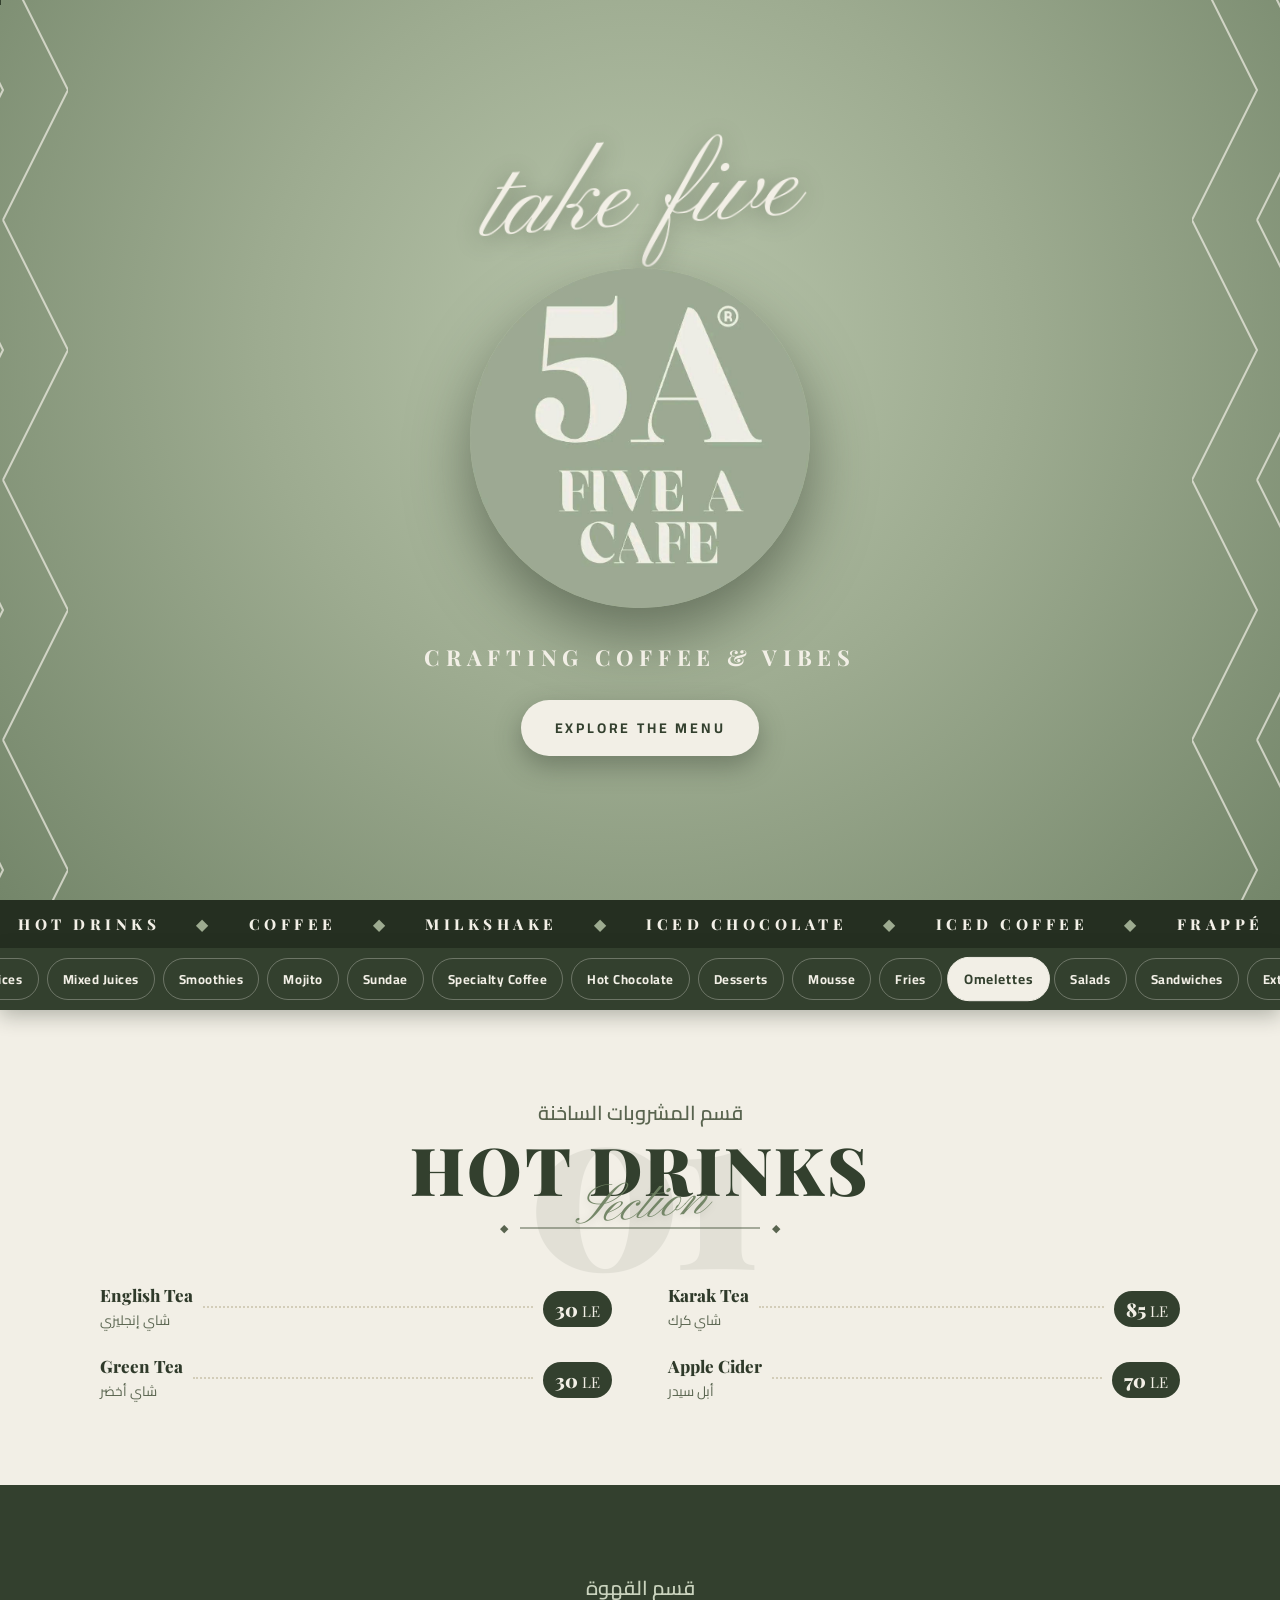
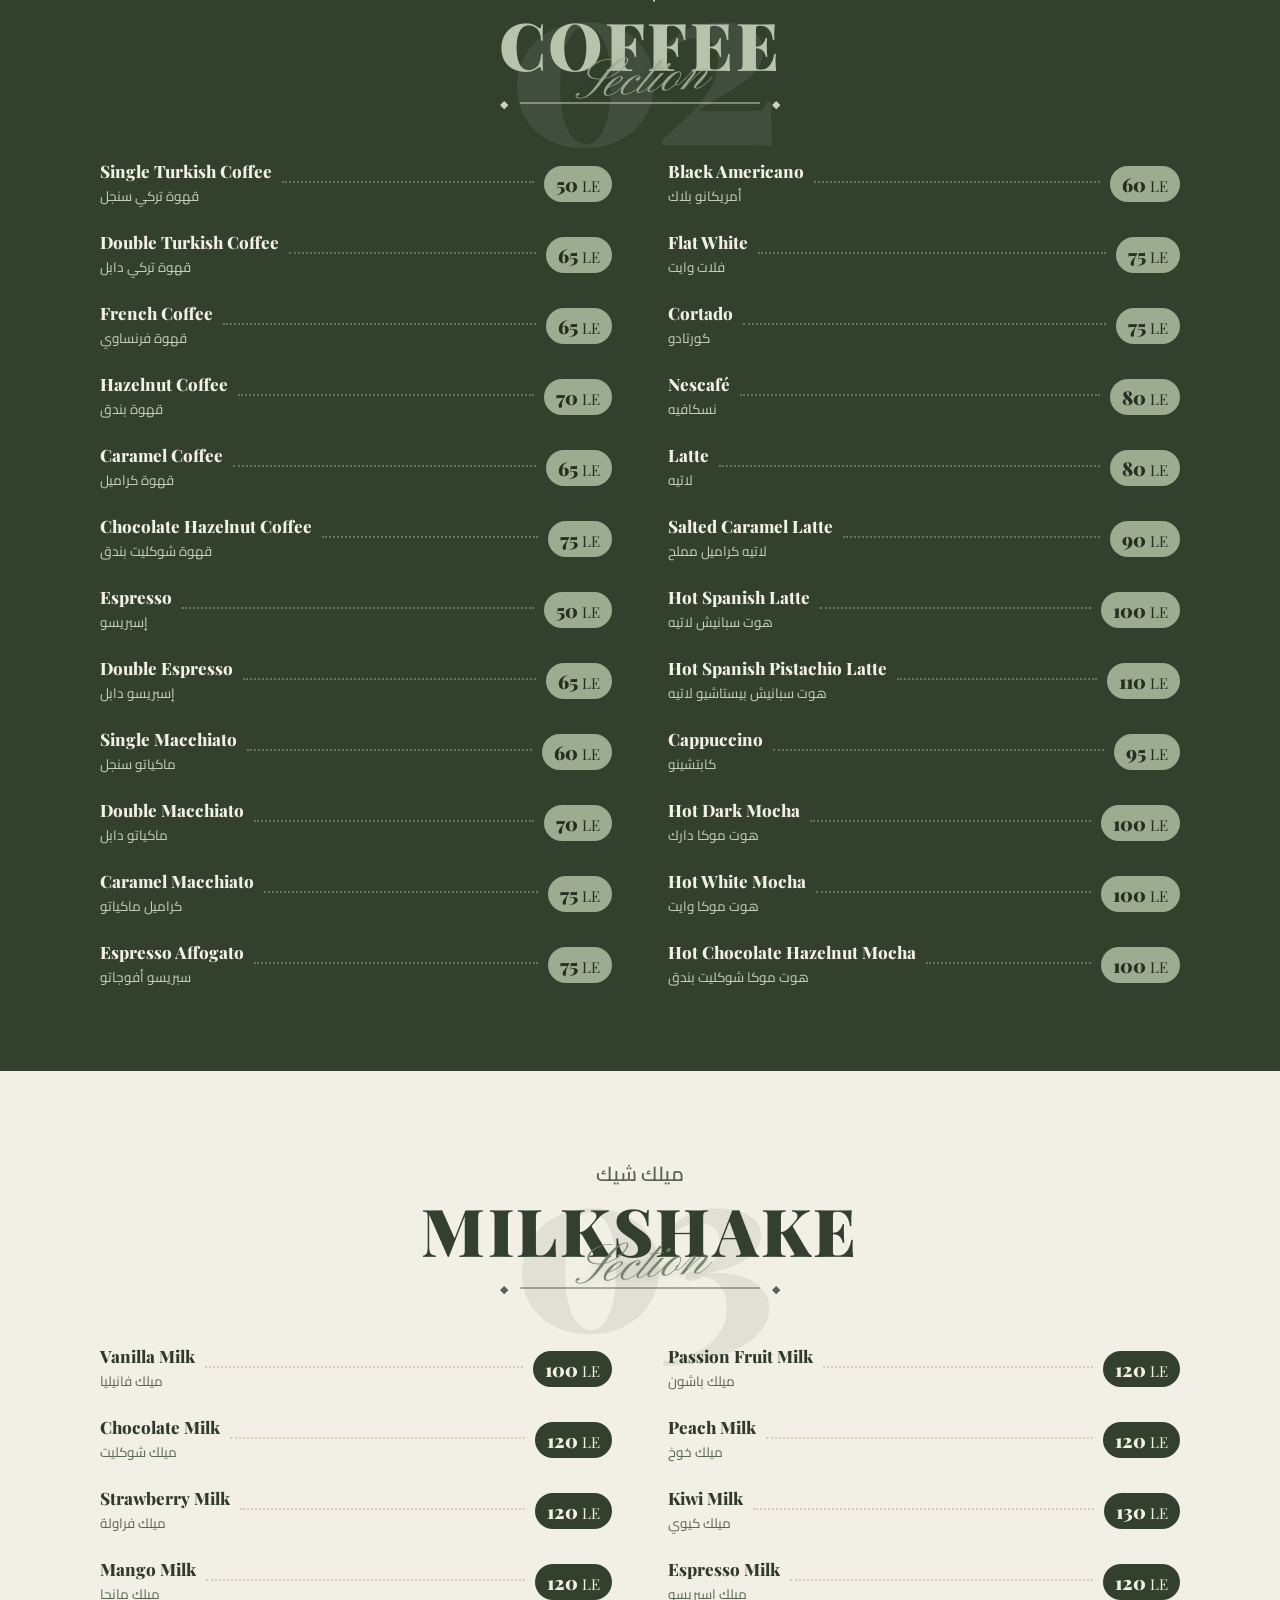
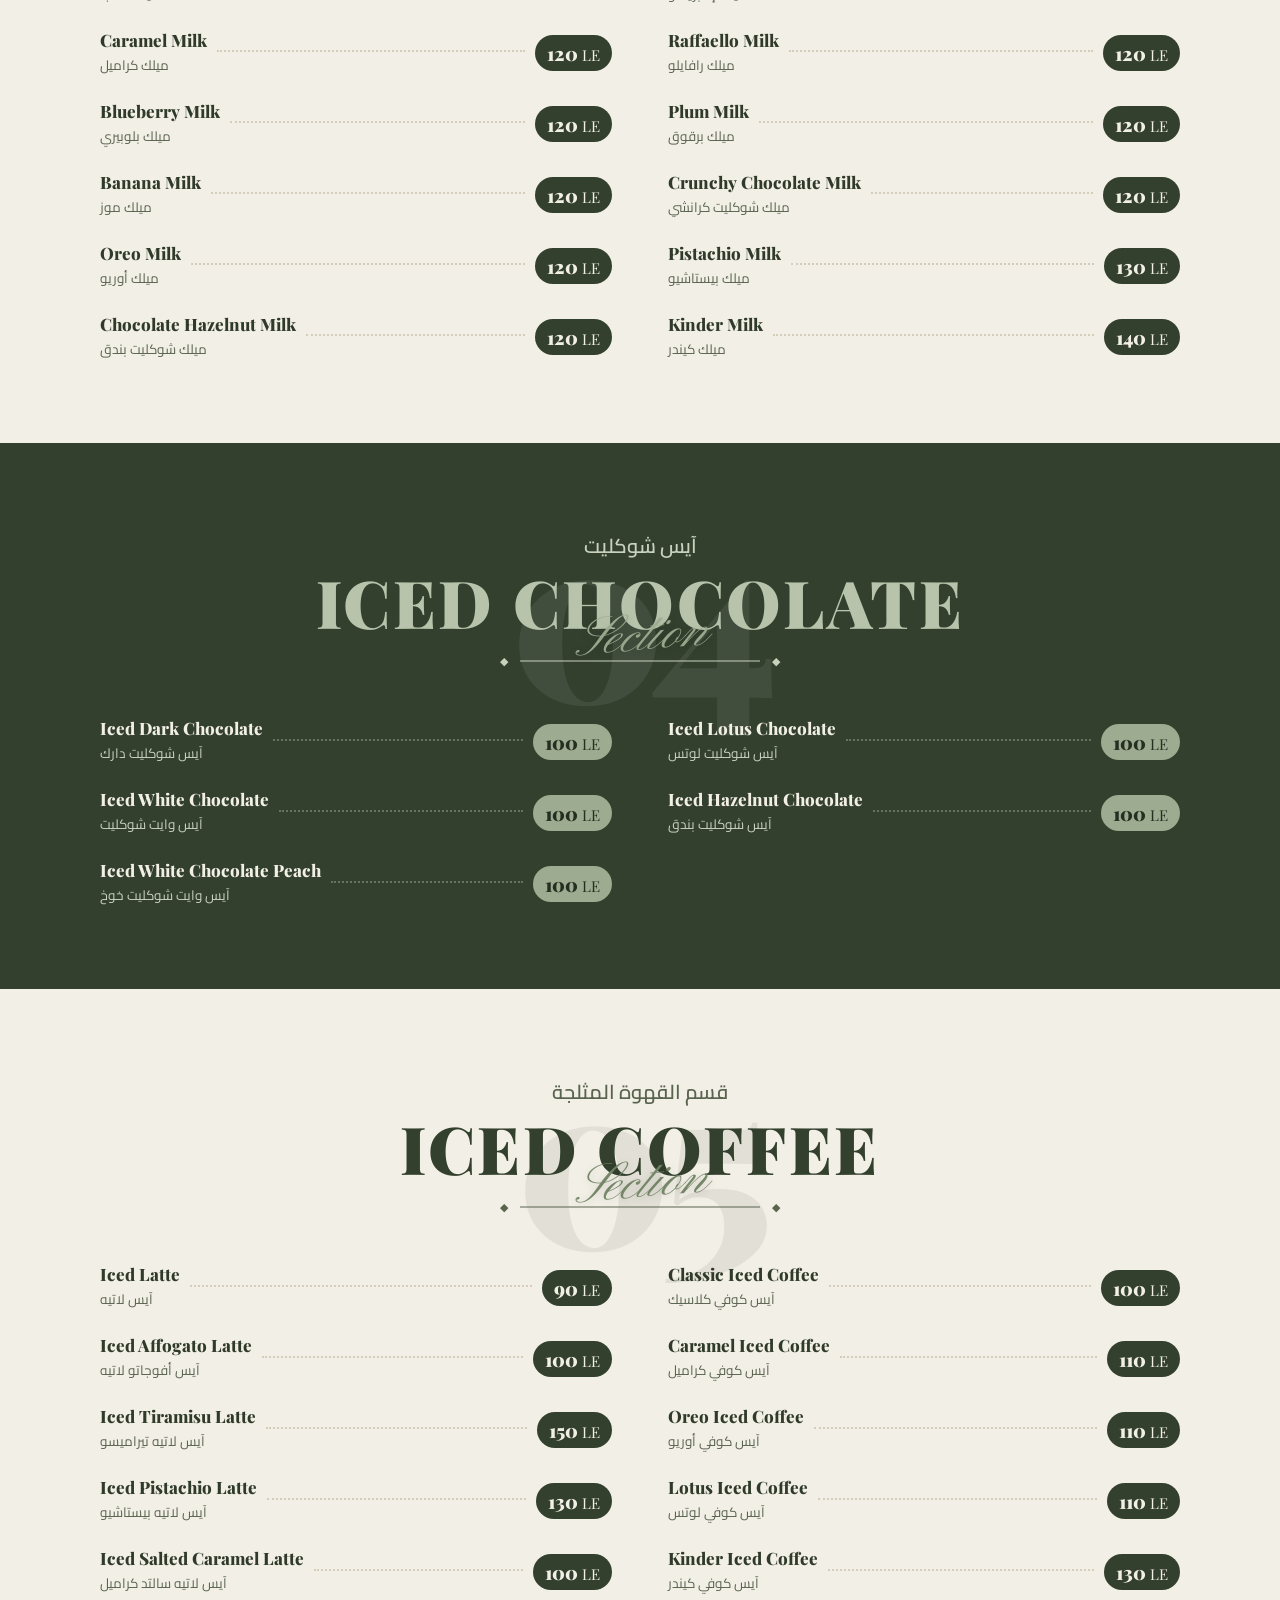
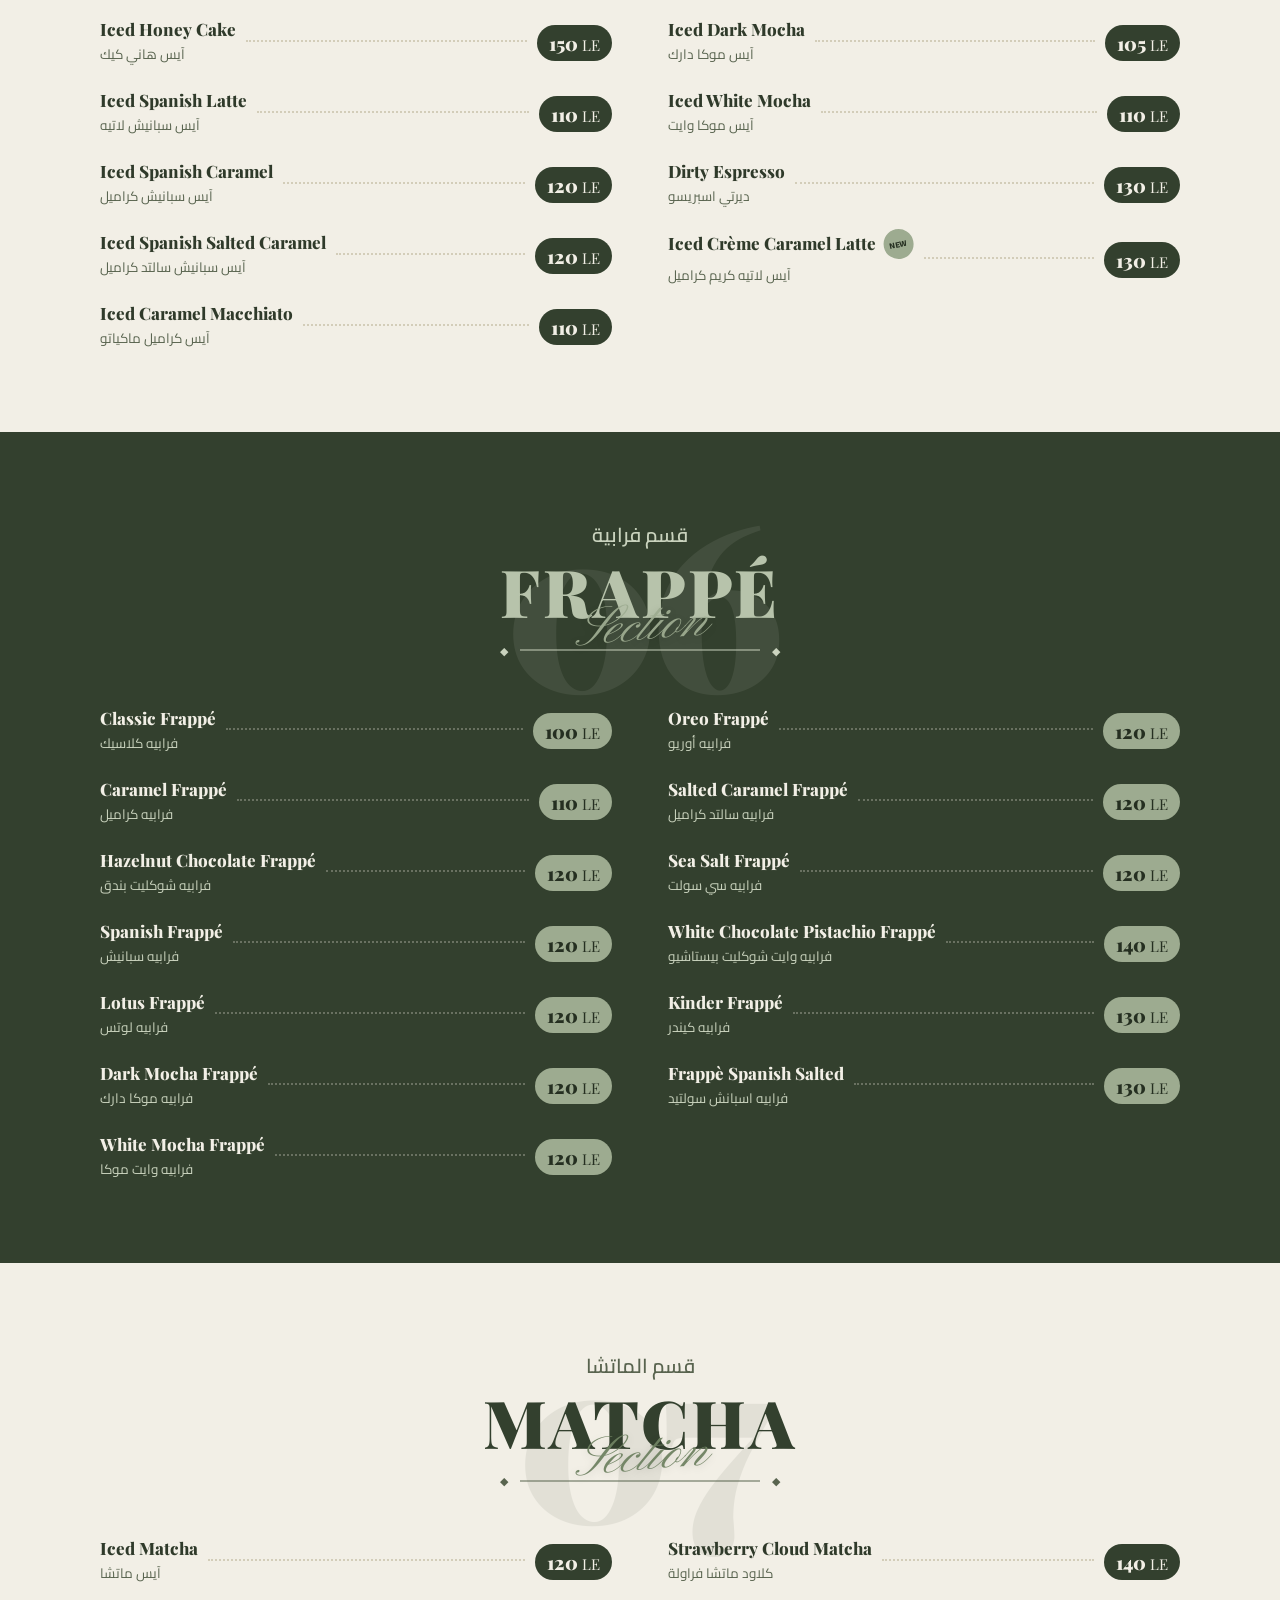
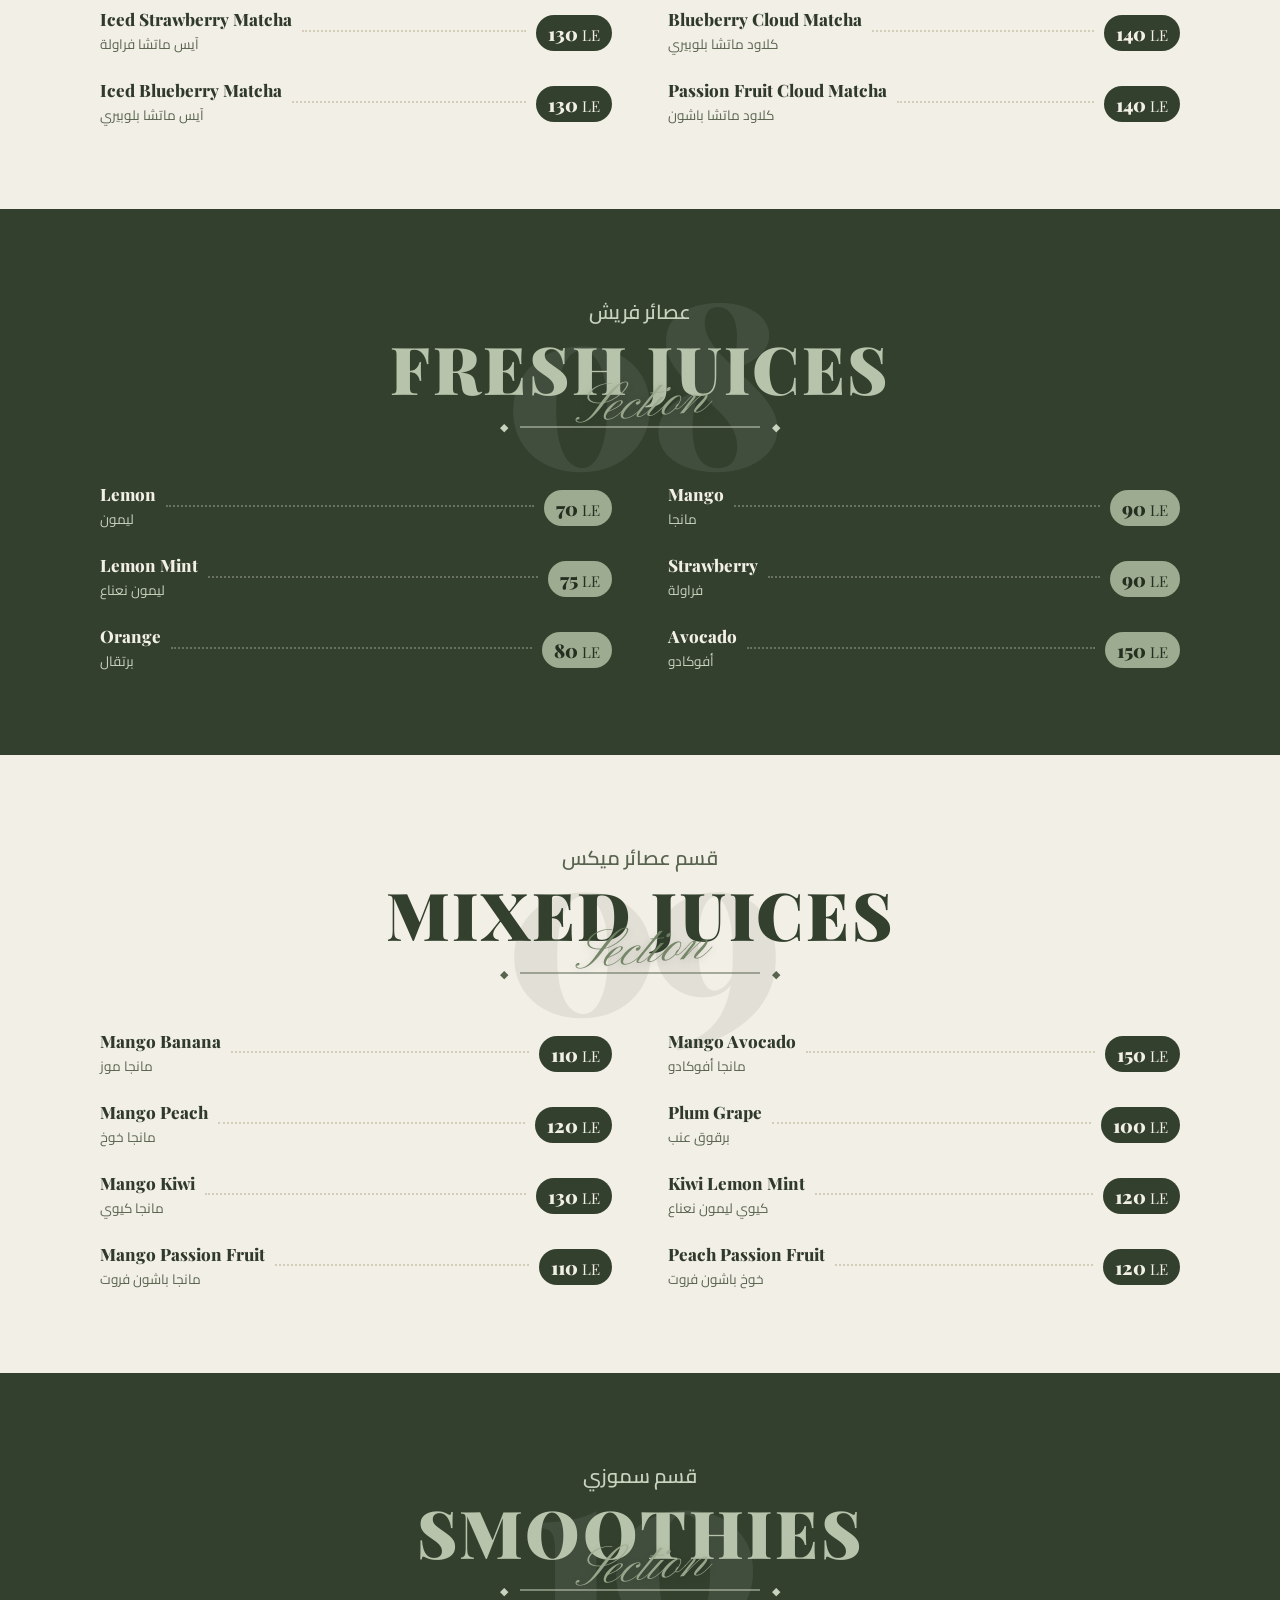
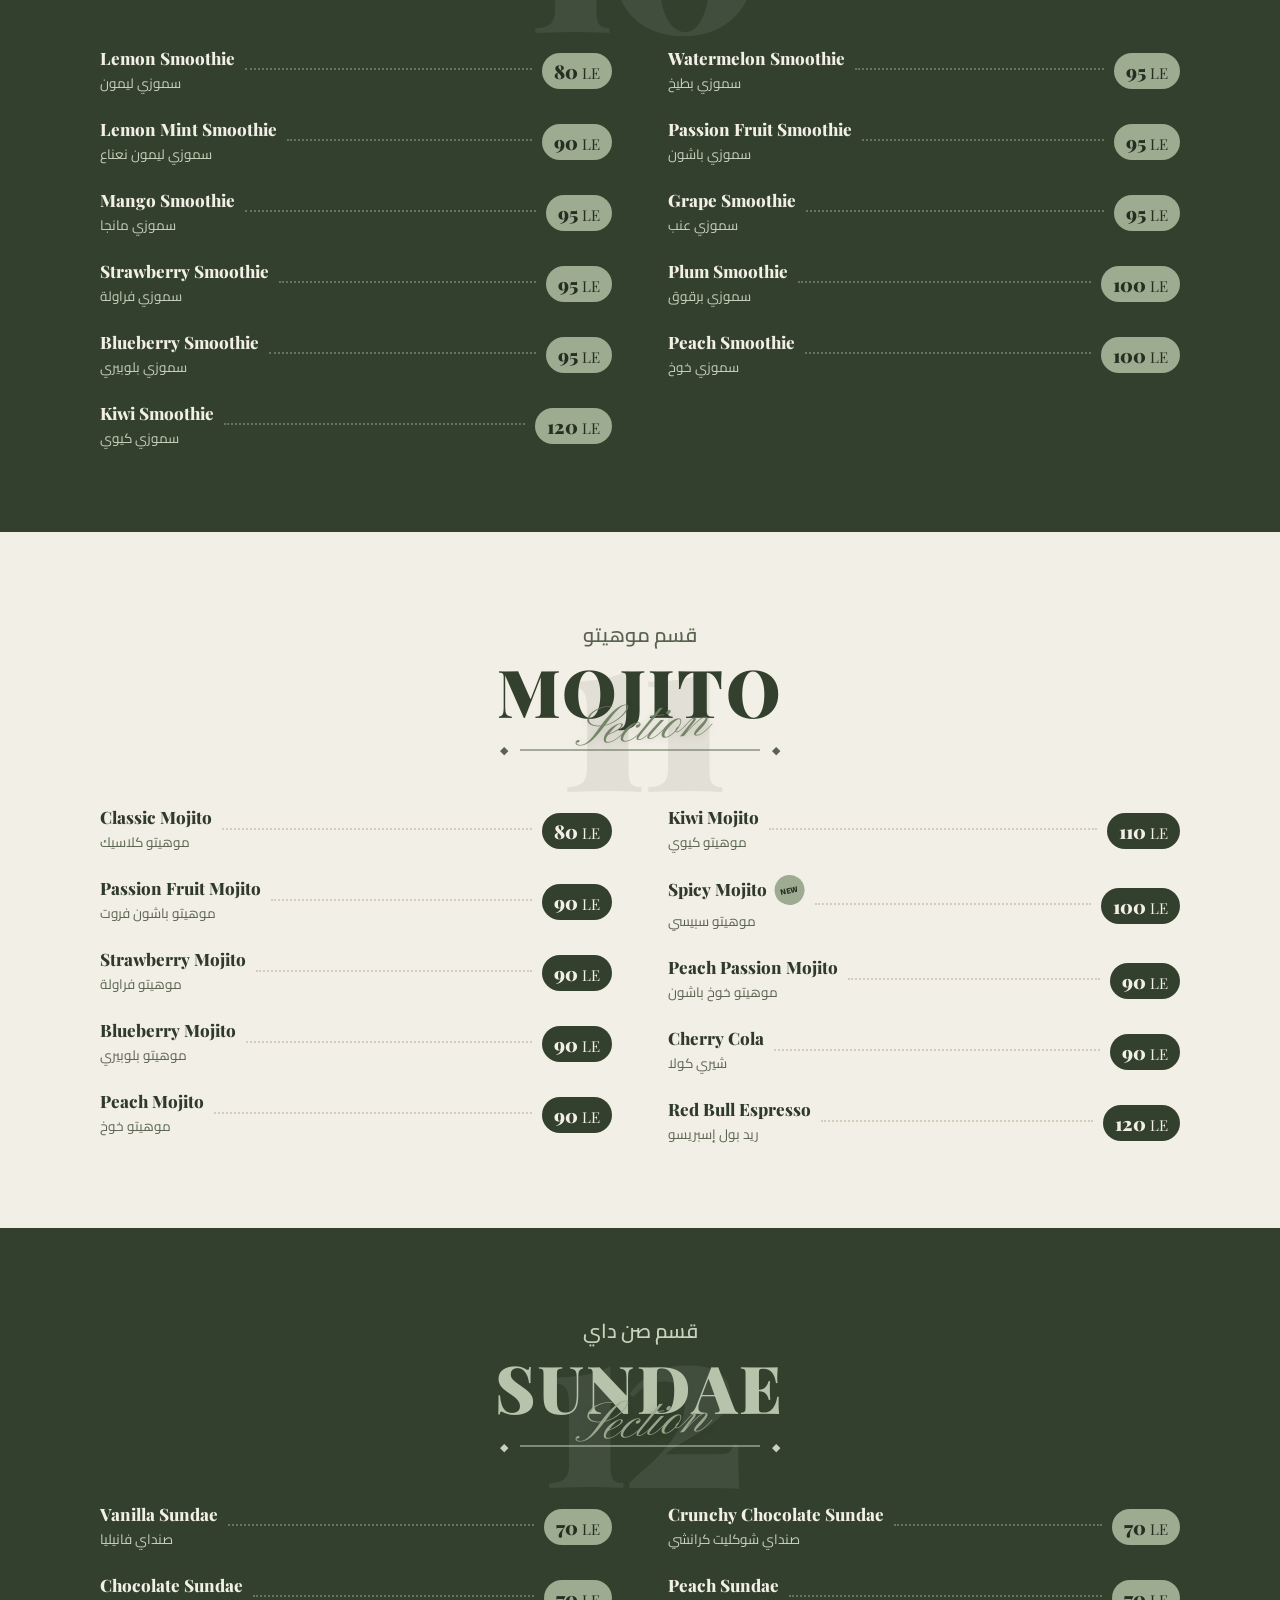
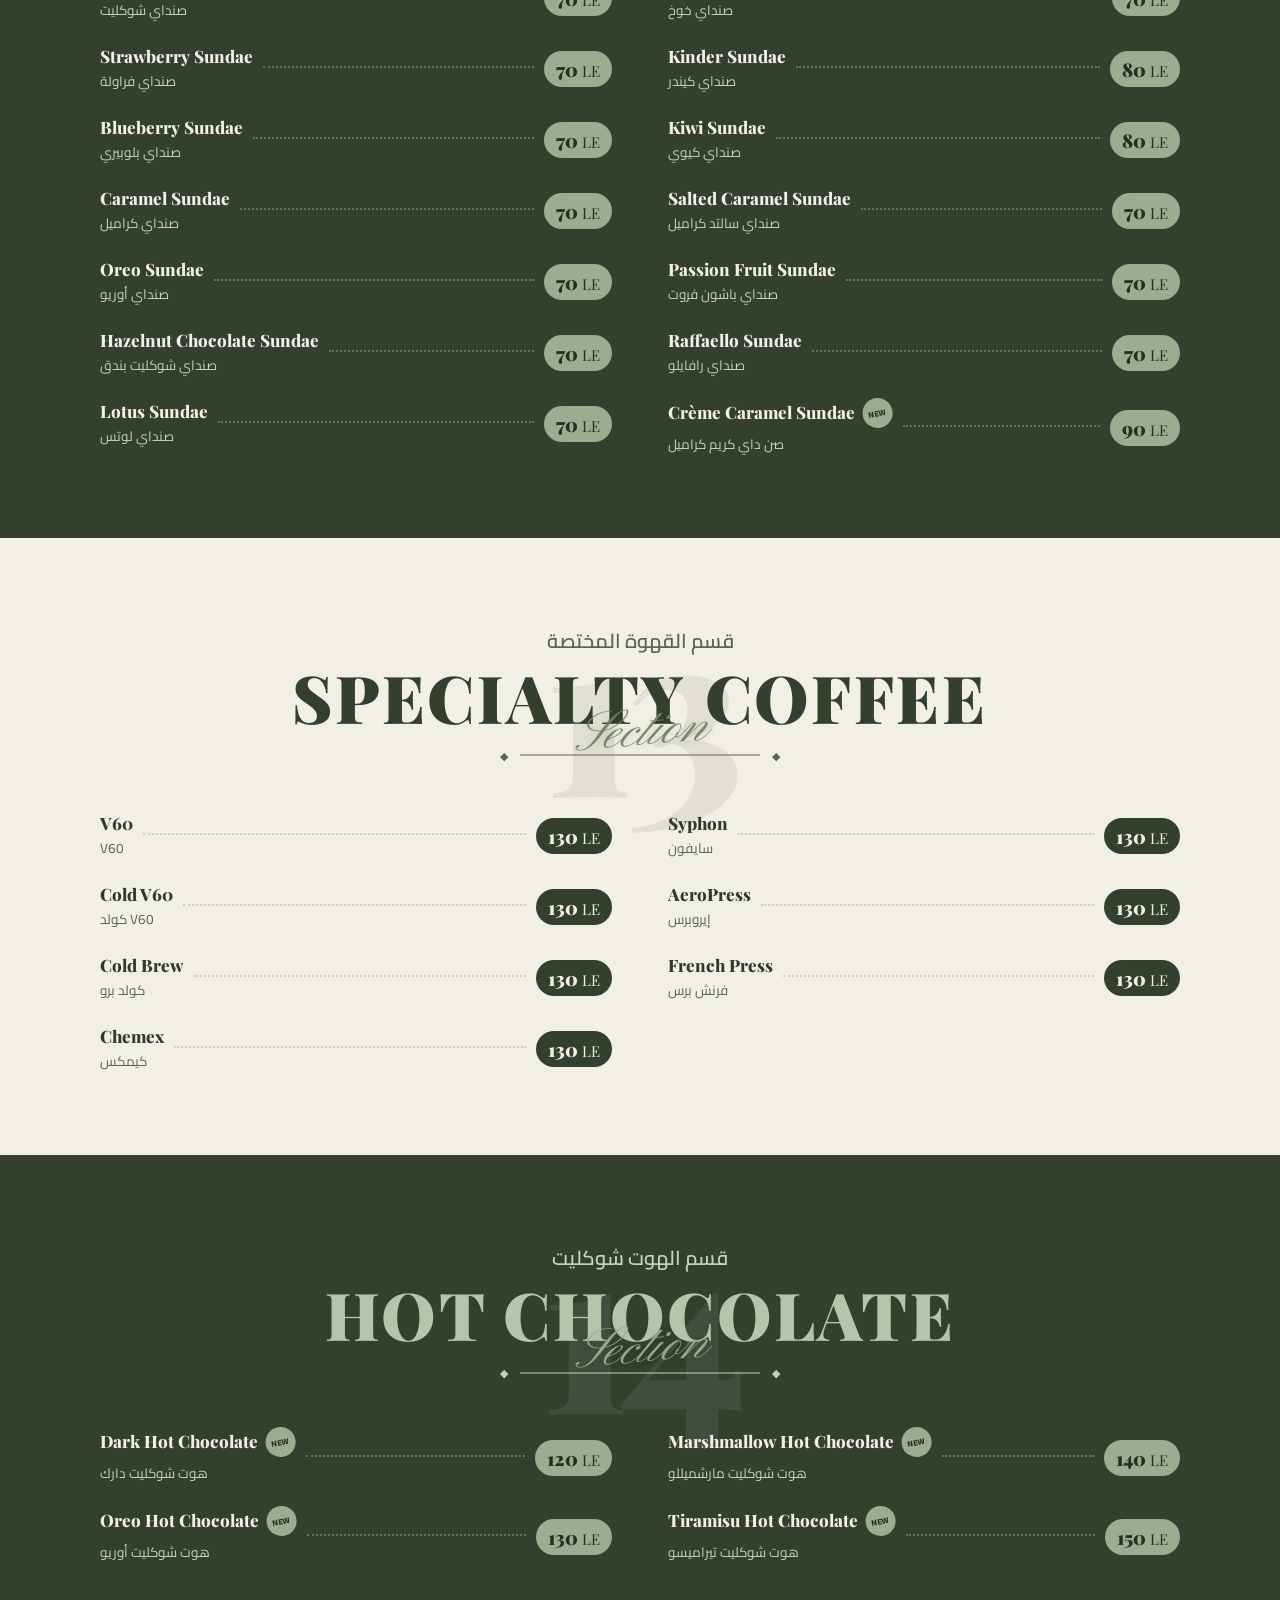
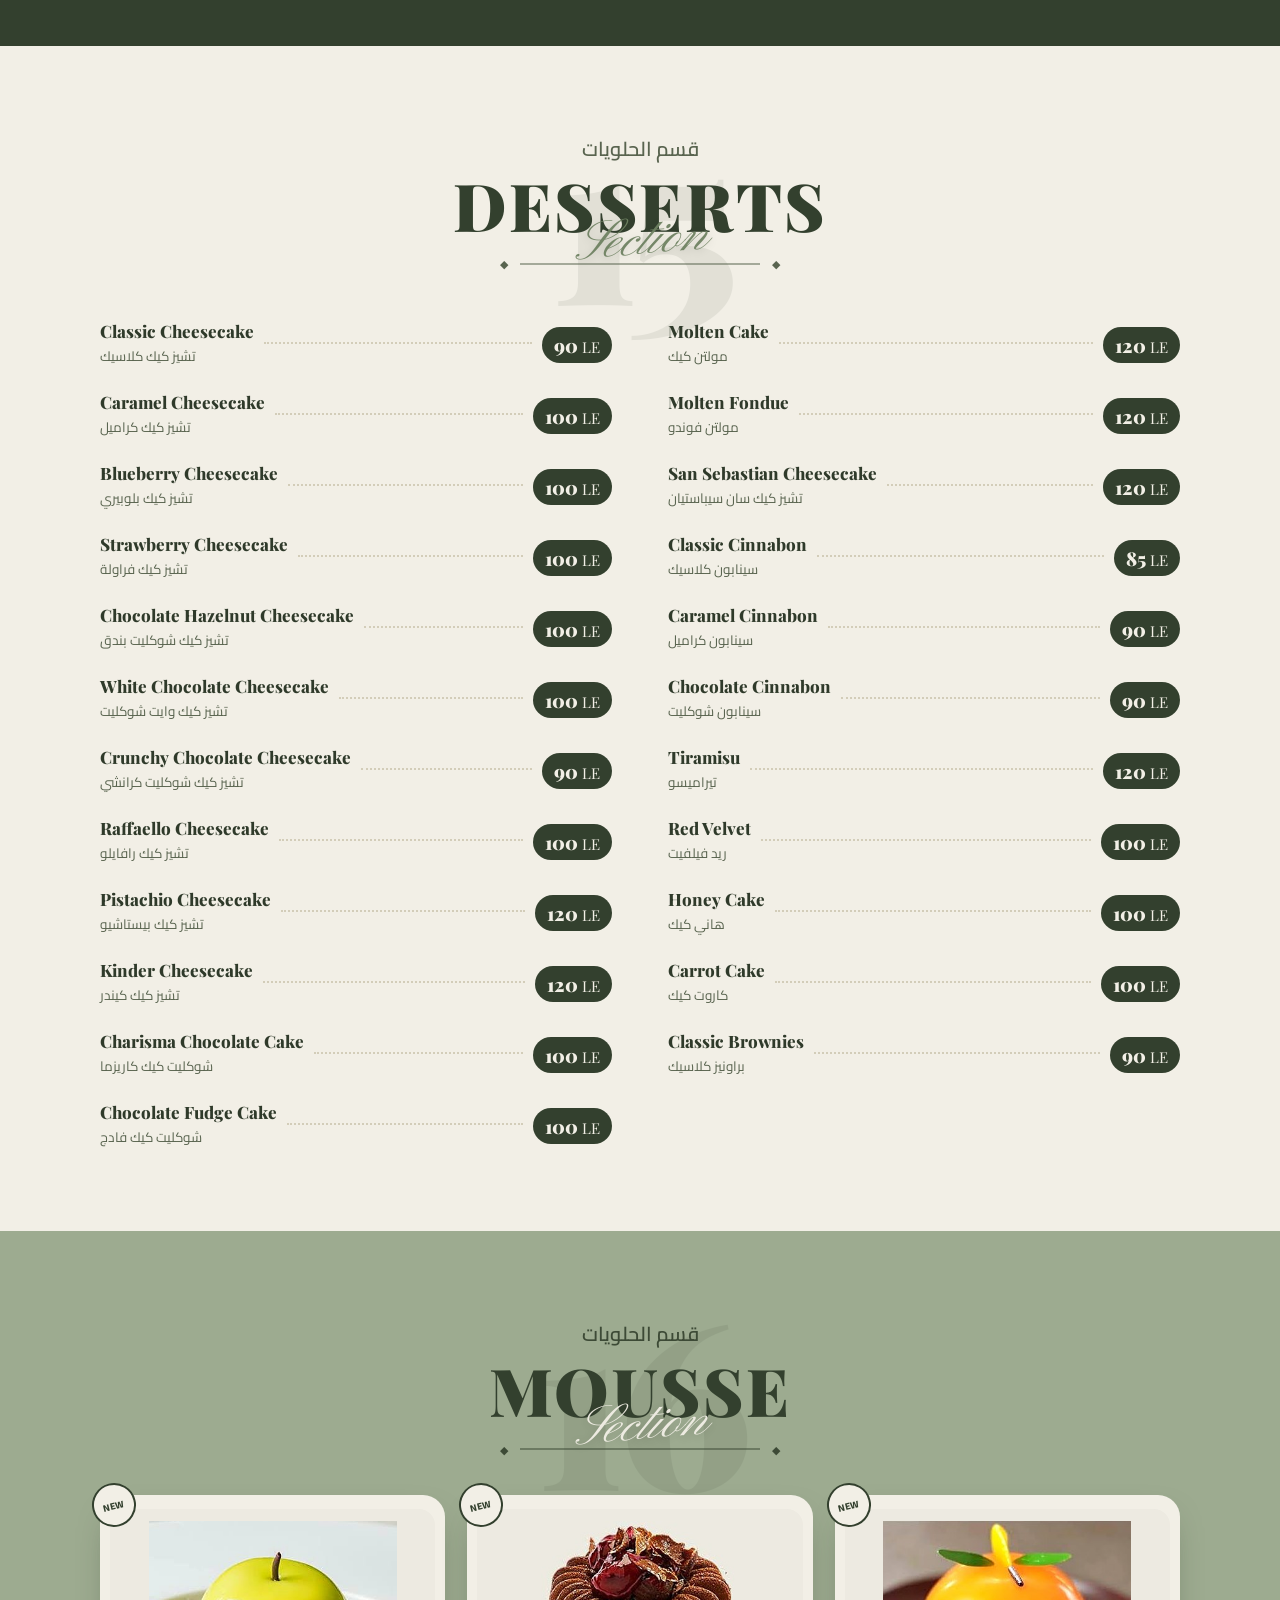
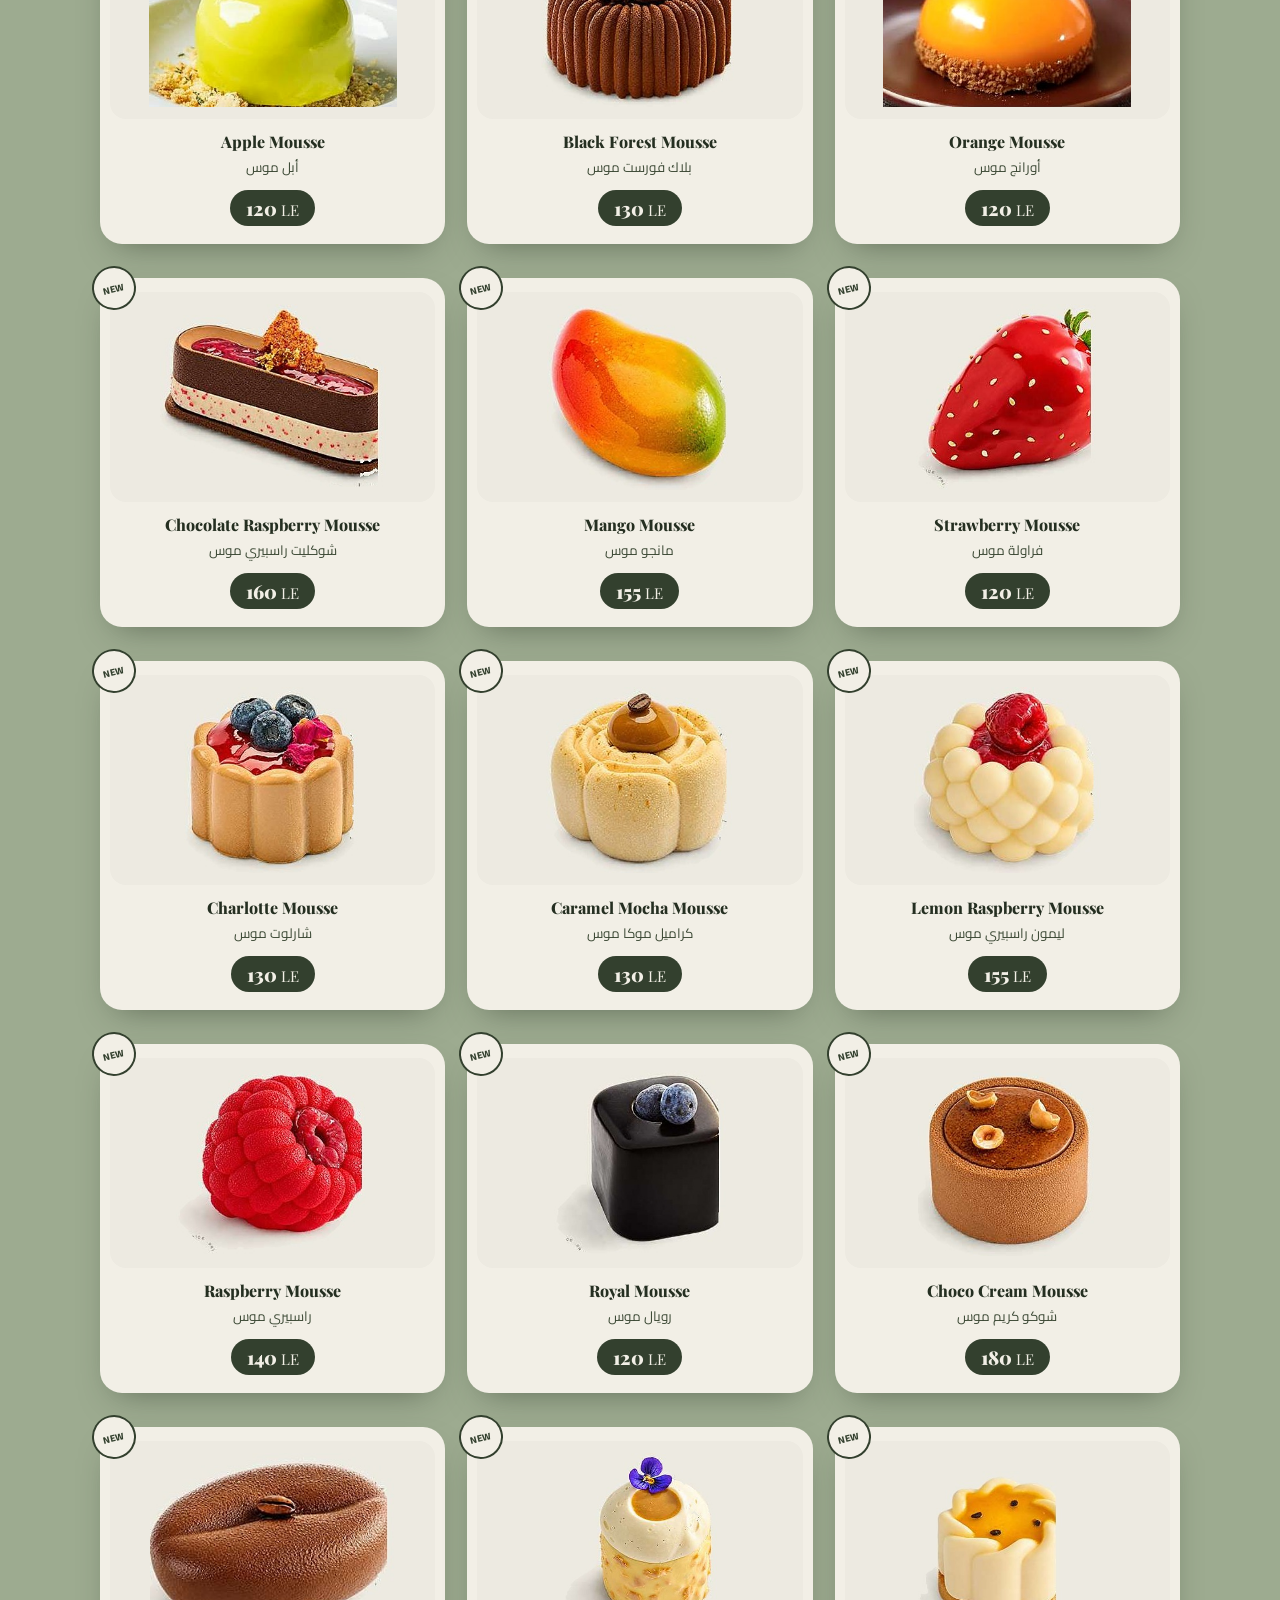
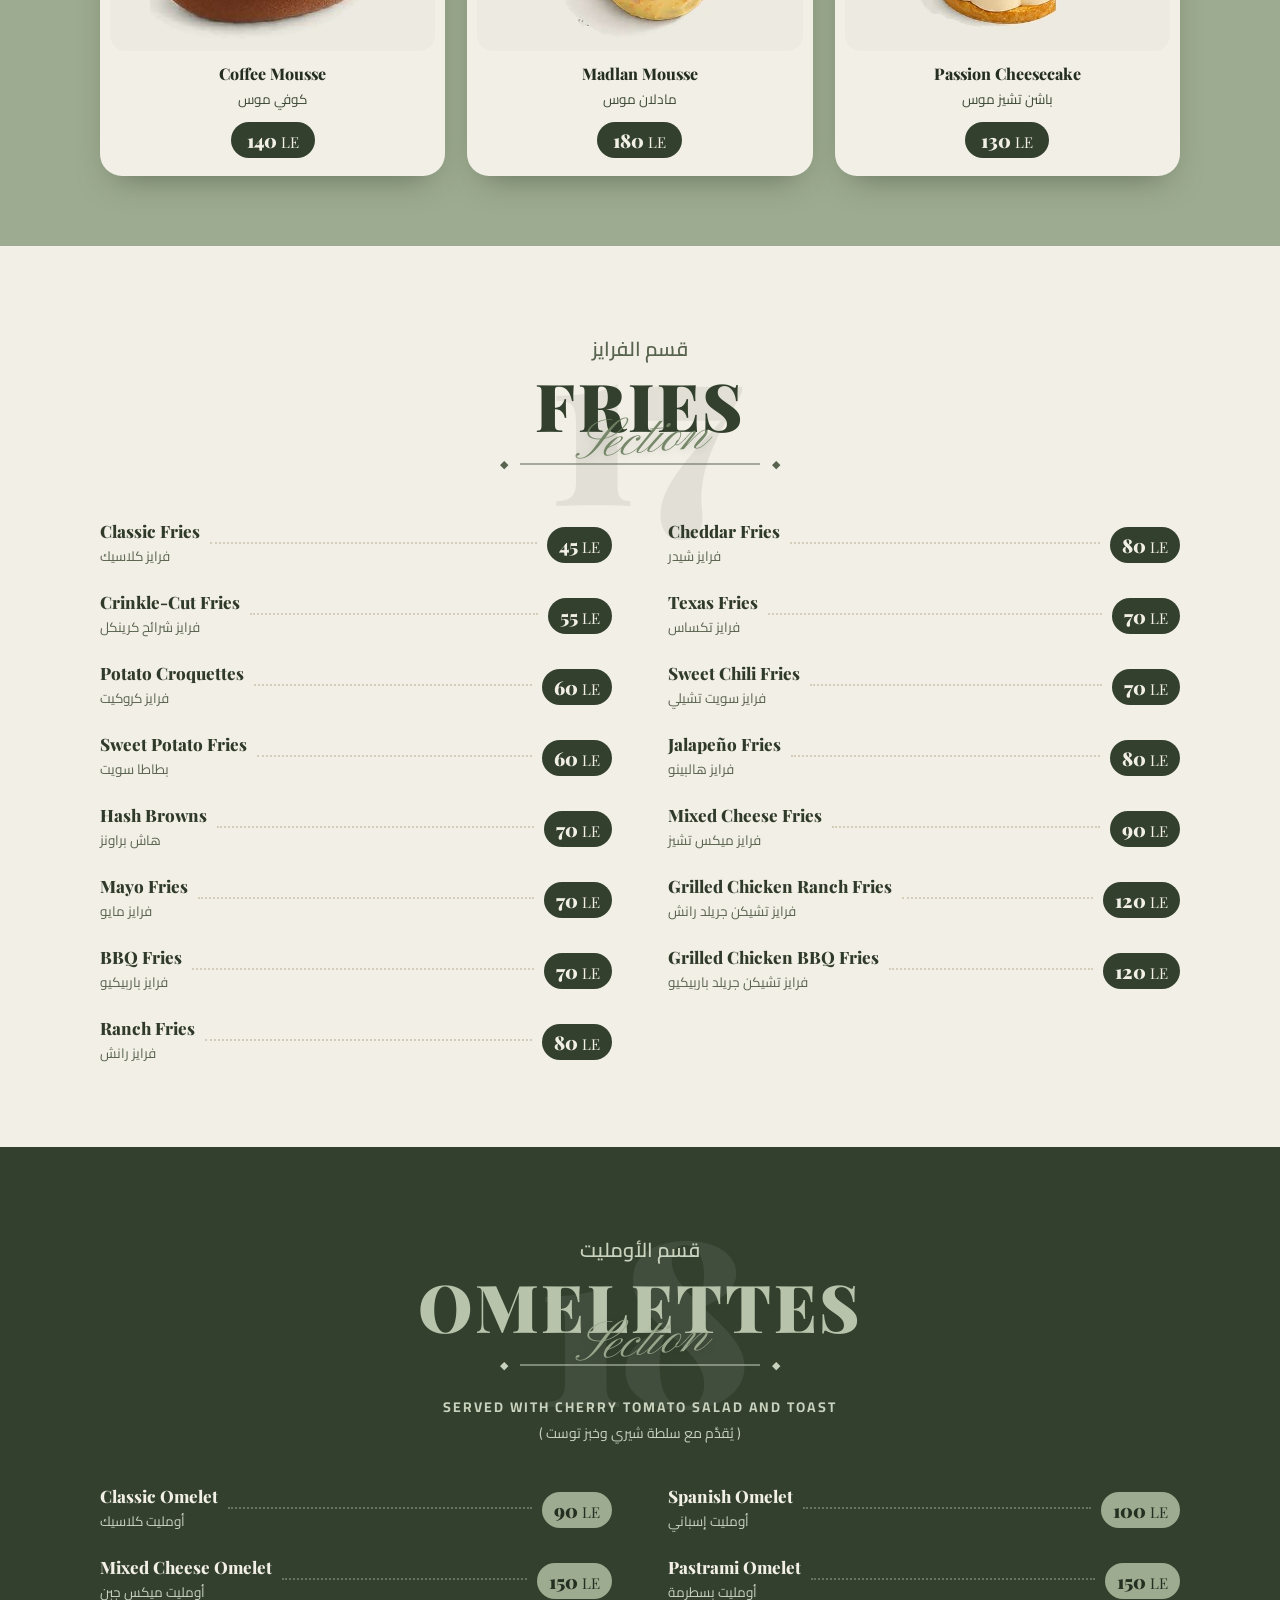
